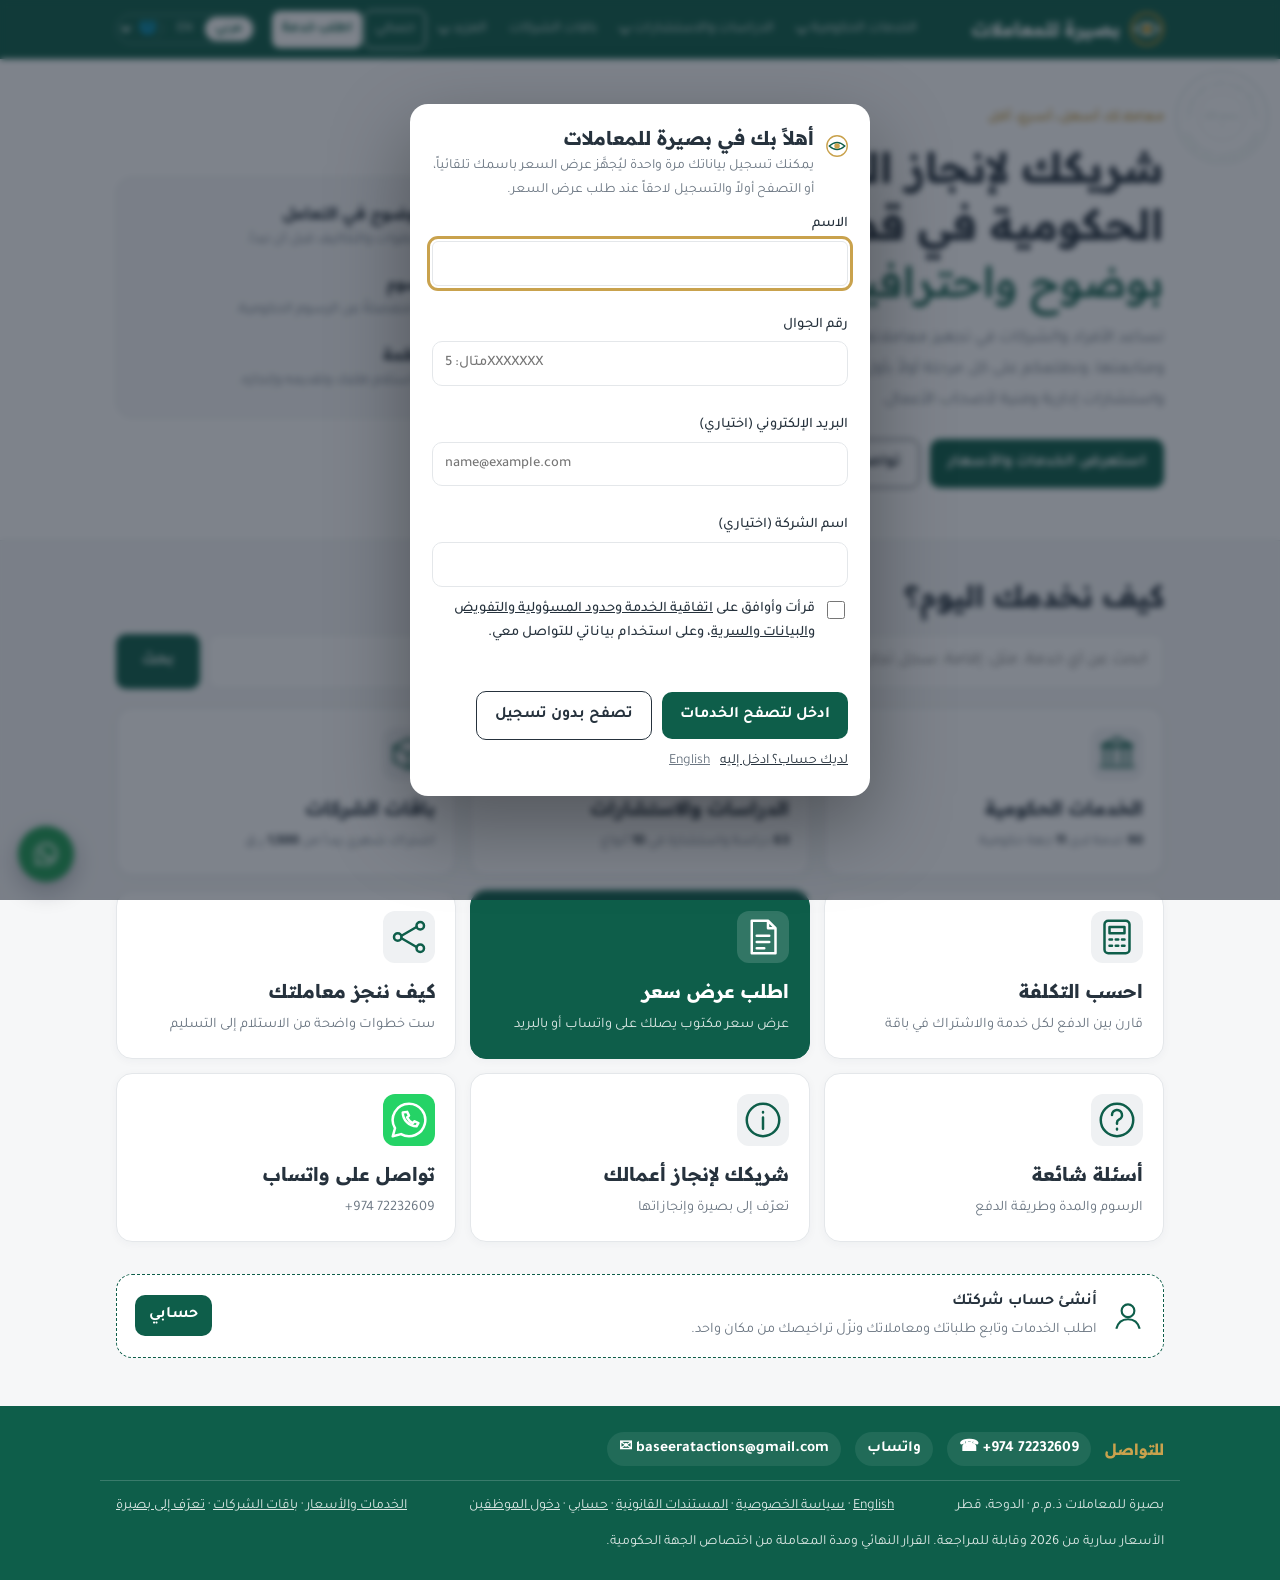
==== index.html @ cc2ae4fd "Basira colours: dark emerald with muted gold Co-Authored-By: Claude Opus 5.5 (1M context) <noreply@a" ====
<!doctype html>
<html lang="ar" dir="rtl">
<head>
<meta charset="utf-8">
<meta name="viewport" content="width=device-width, initial-scale=1, viewport-fit=cover">
<title>بصيرة للمعاملات | تعقيب معاملات ودراسات واستشارات في الدوحة</title>
<meta name="description" content="بصيرة للمعاملات: مكتب تعقيب معاملات في الدوحة للأفراد والشركات. 90 خدمة حكومية بأسعار ثابتة، أربع باقات للشركات، ودراسات واستشارات إدارية وفنية.">
<meta name="theme-color" content="#0e5e4a">
<link rel="icon" href="data:image/svg+xml,%3Csvg xmlns='http://www.w3.org/2000/svg' viewBox='0 0 80 80'%3E%3Ccircle cx='40' cy='40' r='36' fill='%230e5e4a'/%3E%3Cpath d='M14 40 Q40 16 66 40 Q40 64 14 40Z' fill='none' stroke='white' stroke-width='5'/%3E%3Ccircle cx='40' cy='40' r='10' fill='%23c9a24d'/%3E%3C/svg%3E">
<link rel="apple-touch-icon" href="assets/apple-touch-icon.png">
<link rel="manifest" href="site.webmanifest">
<link rel="canonical" href="https://baseeratactions.github.io/basira/">
<link rel="alternate" hreflang="ar" href="https://baseeratactions.github.io/basira/">
<link rel="alternate" hreflang="en" href="https://baseeratactions.github.io/basira/en/index.html">
<link rel="alternate" hreflang="x-default" href="https://baseeratactions.github.io/basira/">
<meta property="og:type" content="website">
<meta property="og:site_name" content="بصيرة للمعاملات">
<meta property="og:title" content="بصيرة للمعاملات">
<meta property="og:description" content="معاملاتك أسهل، أسرع، أقل. خدمات حكومية بأسعار ثابتة ودراسات واستشارات في الدوحة.">
<meta property="og:url" content="https://baseeratactions.github.io/basira/">
<meta property="og:image" content="https://baseeratactions.github.io/basira/assets/og.png">
<meta property="og:image:width" content="1200">
<meta property="og:image:height" content="630">
<meta property="og:locale" content="ar_QA">
<meta property="og:locale:alternate" content="en_US">
<meta name="twitter:card" content="summary_large_image">
<script type="application/ld+json">{"@context": "https://schema.org", "@type": "ProfessionalService", "name": "بصيرة للمعاملات", "alternateName": "Basira for Transactions", "legalName": "بصيرة للمعاملات ذ.م.م", "description": "مكتب تعقيب معاملات في الدوحة: خدمات حكومية بأسعار ثابتة، باقات للشركات، ودراسات واستشارات.", "url": "https://baseeratactions.github.io/basira/", "logo": "https://baseeratactions.github.io/basira/assets/icon-512.png", "image": "https://baseeratactions.github.io/basira/assets/og.png", "telephone": "+97472232609", "email": "baseeratactions@gmail.com", "address": {"@type": "PostalAddress", "addressLocality": "Doha", "addressCountry": "QA"}, "areaServed": {"@type": "Country", "name": "Qatar"}, "availableLanguage": ["ar", "en"], "contactPoint": {"@type": "ContactPoint", "telephone": "+97472232609", "contactType": "customer service", "availableLanguage": ["Arabic", "English"]}}</script>
<link rel="preconnect" href="https://fonts.googleapis.com">
<link rel="preconnect" href="https://fonts.gstatic.com" crossorigin>
<link rel="stylesheet" href="https://fonts.googleapis.com/css2?family=Readex+Pro:wght@500;700&family=Tajawal:wght@400;500;700&display=swap">
<link rel="stylesheet" href="assets/style.css?v=20261016e">
</head>
<body>
<div class="basmala" aria-hidden="true"><svg viewBox="0 0 120 120" width="96" height="96"><defs><path id="bsT" d="M20.6 67 A40 40 0 1 1 99.4 67"/><path id="bsB" d="M12.5 74.5 A49.5 49.5 0 0 0 107.5 74.5"/></defs><circle cx="60" cy="60" r="57" fill="none" stroke="currentColor" stroke-width="1.6"/><circle cx="60" cy="60" r="29" fill="none" stroke="currentColor" stroke-width=".8"/><text font-size="8.6" text-anchor="middle"><textPath href="#bsT" startOffset="50%">بسم الله الواحد الأحد الفرد الصمد</textPath></text><text font-size="7.6" text-anchor="middle"><textPath href="#bsB" startOffset="50%">والصلاة والسلام على محمد خير الأنام</textPath></text><text x="60" y="61" font-size="11" text-anchor="middle">بسم الله</text><text x="60" y="74" font-size="6" text-anchor="middle">✦</text><text x="15" y="66" font-size="5" text-anchor="middle">✦</text><text x="105" y="66" font-size="5" text-anchor="middle">✦</text></svg></div>
<header class="top"><div class="wrap">
  <a class="brand" href="#home"><svg width="34" height="34" viewBox="0 0 80 80" aria-hidden="true"><circle cx="40" cy="40" r="37" fill="none" stroke="#e0a12b" stroke-width="5"/><path d="M12 40 Q40 14 68 40 Q40 66 12 40Z" fill="none" stroke="currentColor" stroke-width="5"/><circle cx="40" cy="40" r="10" fill="#e0a12b"/></svg>بصيرة للمعاملات</a>
  <button class="burger" id="burger" type="button" aria-expanded="false" aria-controls="nav" aria-label="القائمة"><span></span><span></span><span></span></button>
  <nav id="nav" aria-label="القائمة الرئيسية"><ul class="menu">
    <li class="dd"><button type="button" class="topbtn" aria-expanded="false">الخدمات الحكومية</button><ul class="drop" id="mGov"></ul></li>
    <li class="dd"><button type="button" class="topbtn" aria-expanded="false">الدراسات والاستشارات</button><ul class="drop" id="mCon"></ul></li>
    <li><a href="#packages">باقات الشركات</a></li>
    <li class="dd"><button type="button" class="topbtn" aria-expanded="false">المزيد</button><ul class="drop small"><li><a href="about.html">تعرّف إلى بصيرة</a></li><li><a href="#how">كيف نعمل</a></li><li><a href="#faq">الأسئلة الشائعة</a></li><li><a href="legal.html">المستندات القانونية</a></li></ul></li>
    <li><a href="portal.html" class="acct">حسابي</a></li>
    <li><a href="#request" class="navcta">اطلب خدمة</a></li>
    <li hidden id="whoLi"><button type="button" class="topbtn who" id="who" title="تعديل بياناتي"></button></li>
    <li><a href="en/index.html" lang="en" class="lang">English</a></li>
  </ul></nav>
</div></header>
<nav class="crumbs" id="crumbs" aria-label="أنت هنا" hidden><div class="wrap"><button type="button" class="back" id="back">رجوع</button><ol id="crumbList"></ol></div></nav>

<section class="hero" id="home"><div class="wrap">
  <div>
    <p class="eyebrow">معاملاتك أسهل، أسرع، أقل</p>
    <h1>شريكك لإنجاز المعاملات الحكومية في قطر <em>بوضوح واحترافية</em></h1>
    <p>نساعد الأفراد والشركات في تجهيز معاملاتهم الحكومية وتقديمها ومتابعتها، ونطلعكم على كل مرحلة أولاً بأول. ونقدم كذلك دراسات واستشارات إدارية وفنية لأصحاب الأعمال.</p>
    <div class="cta"><a class="btn pri" href="#services">استعرض الخدمات والأسعار</a><a class="btn ghost" href="https://wa.me/97472232609" target="_blank" rel="noopener">تواصل معنا عبر واتساب</a></div>
  </div>
  <ul class="promises" aria-label="لماذا تختار بصيرة؟">
    <li><b>شفافية ووضوح في التعامل</b><span>نوضّح لك الخطوات والتكاليف قبل أن نبدأ.</span></li>
    <li><b>وضوح الرسوم</b><span>نوضّح أتعابنا منفصلةً عن الرسوم الحكومية.</span></li>
    <li><b>متابعة منظمة</b><span>نطمئنك عند استلام طلبك وتقديمه وإنجازه.</span></li>
  </ul>
</div></section>

<section class="tiles-sec" id="tiles"><div class="wrap">
  <h2>كيف نخدمك اليوم؟</h2>
  <form class="hsearch" id="hs" role="search"><input id="hq" class="search" type="search" placeholder="ابحث عن أي خدمة، مثل: إقامة، سجل تجاري، دراسة جدوى" aria-label="ابحث في كل الخدمات"><button class="btn pri" type="submit">بحث</button></form>
  <div class="tiles">
    <a class="tile" href="#services"><svg viewBox="0 0 32 32" aria-hidden="true"><path d="M4 10h24M6 10v13M12 10v13M20 10v13M26 10v13M3 26h26M16 3 4 9h24z"/></svg><b>الخدمات الحكومية</b><span><i class="num" data-n="gov">90</i> خدمة لدى <i class="num" data-n="ent">11</i> جهة حكومية</span></a>
    <a class="tile" href="#consult"><svg viewBox="0 0 32 32" aria-hidden="true"><path d="M6 26V14M13 26V8M20 26v-9M27 26V5M3 28h26"/></svg><b>الدراسات والاستشارات</b><span><i class="num" data-n="con">63</i> دراسة واستشارة في <i class="num" data-n="cat">10</i> أنواع</span></a>
    <a class="tile" href="#packages"><svg viewBox="0 0 32 32" aria-hidden="true"><path d="M4 10 16 4l12 6v12l-12 6-12-6zM4 10l12 6 12-6M16 16v12"/></svg><b>باقات الشركات</b><span>اشتراك شهري يبدأ من <i class="num" data-n="pmin">1,500</i> ر.ق</span></a>
    <a class="tile" href="#estimate"><svg viewBox="0 0 32 32" aria-hidden="true"><rect x="6" y="3" width="20" height="26" rx="3"/><path d="M10 8h12v5H10zM10 18h2M15 18h2M20 18h2M10 23h2M15 23h2M20 23h2"/></svg><b>احسب التكلفة</b><span>قارن بين الدفع لكل خدمة والاشتراك في باقة</span></a>
    <a class="tile hot" href="#request"><svg viewBox="0 0 32 32" aria-hidden="true"><path d="M7 3h13l6 6v20H7zM20 3v6h6M11 15h10M11 20h10M11 25h6"/></svg><b>اطلب عرض سعر</b><span>عرض سعر مكتوب يصلك على واتساب أو بالبريد</span></a>
    <a class="tile" href="#how"><svg viewBox="0 0 32 32" aria-hidden="true"><circle cx="7" cy="16" r="3"/><circle cx="25" cy="7" r="3"/><circle cx="25" cy="25" r="3"/><path d="M10 15l12-7M10 17l12 7"/></svg><b>كيف ننجز معاملتك</b><span>ست خطوات واضحة من الاستلام إلى التسليم</span></a>
    <a class="tile" href="#faq"><svg viewBox="0 0 32 32" aria-hidden="true"><circle cx="16" cy="16" r="13"/><path d="M12 12a4 4 0 1 1 5.5 3.7c-1 .5-1.5 1.2-1.5 2.3v1M16 23v.5"/></svg><b>أسئلة شائعة</b><span>الرسوم والمدة وطريقة الدفع</span></a>
    <a class="tile" href="about.html"><svg viewBox="0 0 32 32" aria-hidden="true"><circle cx="16" cy="16" r="13"/><path d="M16 14v9M16 9.5v.5"/></svg><b>شريكك لإنجاز أعمالك</b><span>تعرّف إلى بصيرة وإنجازاتها</span></a>
    <a class="tile wa" href="https://wa.me/97472232609" target="_blank" rel="noopener"><svg viewBox="0 0 32 32" aria-hidden="true"><path d="M16 3a13 13 0 0 0-11.2 19.6L3 29l6.6-1.7A13 13 0 1 0 16 3z"/><path d="M11 10c0 6 5 11 11 11l1.5-2.5-3-1.5-1.5 1.5c-2-1-3.5-2.5-4.5-4.5L16 12.5 14.5 9.5z"/></svg><b>تواصل على واتساب</b><span><span dir="ltr">+974 72232609</span></span></a>
  </div>
  <a class="acctbar" href="portal.html#signup"><svg viewBox="0 0 32 32" aria-hidden="true"><circle cx="16" cy="11" r="6"/><path d="M5 28c1.5-6 5.5-9 11-9s9.5 3 11 9"/></svg><span><b>أنشئ حساب شركتك</b>اطلب الخدمات وتابع طلباتك ومعاملاتك ونزّل تراخيصك من مكان واحد.</span><i>حسابي</i></a>
</div></section>

<section class="sec" id="services"><div class="wrap">
  <h2>ما الخدمة التي تحتاجها؟</h2>
  <p class="lead">اختر أي خدمة لتطّلع على وصفها والمستندات المطلوبة والمدة التقريبية، ويمكنك إضافتها إلى حاسبة التكلفة بزر «أضف».</p>
  <div class="costbox"><b>تعرّف على التكلفة قبل أن نبدأ</b>
    <div class="cost3"><div><b>أتعاب بصيرة</b><span>السعر المعلن بجانب كل خدمة، بالريال القطري.</span></div><div><b>الرسوم الحكومية</b><span>منفصلة، وتُدفع كما تحددها الجهة المختصة.</span></div><div><b>إيصال الرسوم</b><span>نسلّمك الإيصال الرسمي لكل رسم ندفعه نيابةً عنك.</span></div></div>
    <a class="btn sm ghost" href="#prices">قائمة الأسعار الكاملة</a></div>
  <div class="tools">
    <input id="q" class="search" type="search" placeholder="ابحث عن خدمة، مثل: إقامة، سجل، رخصة" aria-label="ابحث عن خدمة">
    <label class="toggle" style="flex-direction:row"><input id="coreOnly" type="checkbox"> الخدمات المشمولة في الباقات فقط</label>
  </div>
  <div class="chips" id="chips" role="group" aria-label="تصفية حسب الجهة"></div>
  <div id="entTiles" class="gtiles"></div>
  <div id="catalog" class="ent-wrap"></div>
</div></section>

<section class="sec alt" id="consult"><div class="wrap">
  <h2>الدراسات والاستشارات</h2>
  <p class="lead">دراسات جدوى وخطط عمل واستشارات إدارية وفنية ومالية وتسويقية وتقنية لأصحاب المنشآت. الأسعار المعروضة أسعار بداية، وبعد أن نتعرّف على احتياجك نرسل لك عرض سعر مكتوباً يوضح نطاق العمل والمخرجات والمدة قبل البدء. الاستشارات القانونية والمحاسبية المتخصصة تُقدَّم بالتعاون مع مكاتب مرخصة.</p>
  <div class="tools"><input id="cq" class="search" type="search" placeholder="ابحث عن استشارة، مثل: جدوى، هيكل، آيزو" aria-label="ابحث عن استشارة"></div>
  <div class="chips" id="cchips" role="group" aria-label="تصفية حسب نوع الاستشارة"></div>
  <div id="catTiles" class="gtiles"></div>
  <div id="ccatalog" class="ent-wrap"></div>
</div></section>

<section class="sec" id="packages"><div class="wrap">
  <h2>باقات الشركات</h2>
  <p class="lead">يمكنك الاشتراك شهرياً أو سنوياً للحصول على عدد ثابت من الخدمات الحكومية كل شهر، بتكلفة أقل من طلب كل خدمة منفردة. وتناسب باقتا «نخبة» و«الذهبية» الشركات الأكبر، وتشملان كل الخدمات الحكومية.</p>
  <div class="billing" role="group" aria-label="طريقة الدفع"><button id="bm" aria-pressed="true">دفع شهري</button><button id="by" aria-pressed="false">دفع سنوي (شهران مجاناً)</button></div>
  <div class="plans" id="plans"></div>
  <div class="terms" id="rules">
    <h3>شروط الباقات بوضوح</h3>
    <dl>
      <dt>ما الذي يُحتسب؟</dt><dd>كل معاملة لشخص واحد أو منشأة واحدة تُحتسب مستقلة: تجديد إقامة 5 موظفين يُحتسب 5 معاملات. وتُحتسب المعاملة عند تقديمها للجهة الحكومية.</dd>
      <dt>بكم خدمة تُحتسب المعاملة؟</dt><dd>حسب سعرها المنفرد: حتى 400 ر.ق خدمة واحدة، ومن 401 إلى 750 ر.ق خدمتان، وأكثر من 750 ر.ق ثلاث خدمات.</dd>
      <dt>ما الخدمات المشمولة؟</dt><dd>«أساس» و«شامل»: الخدمات الرئيسية المعلَّمة «ضمن الباقات» فقط (<span class="num" data-n="core">51</span> خدمة). «نخبة» و«الذهبية»: كل الخدمات الحكومية (<span class="num" data-n="gov">90</span> خدمة).</dd>
      <dt>ما غير المشمول؟</dt><dd>الرسوم الحكومية، وباقات التأسيس (عدا باقة تأسيس مجانية سنوياً في «الذهبية»)، والدراسات والاستشارات، والخدمات غير الرئيسية في «أساس» و«شامل». كلها تُدفع منفصلة مع خصم باقتك.</dd>
      <dt>إذا تجاوزت عدد الباقة؟</dt><dd>تُدفع المعاملة الزائدة بسعرها المنفرد ناقصاً خصم باقتك: 15% في «أساس»، 25% في «شامل»، 30% في «نخبة»، 35% في «الذهبية».</dd>
      <dt>إذا لم تستخدم العدد كله؟</dt><dd>يُرحَّل الباقي إلى الشهر التالي فقط، ولا يُرحَّل بعده.</dd>
      <dt>المدة والدفع</dt><dd>الاشتراك الشهري لا يقل عن 3 أشهر ويُدفع مقدماً كل شهر. الاشتراك السنوي يُدفع مقدماً ويعادل سعر 10 أشهر.</dd>
    </dl>
    <h4>مثال محسوب: شركة مشتركة في «شامل» (15 خدمة شهرياً بـ 3,500 ر.ق)</h4>
    <div class="ptable"><table><thead><tr><th>المعاملة</th><th>العدد</th><th>تُحتسب</th><th>من رصيد الباقة</th><th>قيمتها منفردة</th></tr></thead><tbody>
      <tr><td>تجديد إقامة موظف (250 ر.ق)</td><td class="num">5</td><td>خدمة واحدة</td><td class="num">5</td><td class="num">1,250</td></tr>
      <tr><td>إصدار إقامة لموظف جديد (500 ر.ق)</td><td class="num">2</td><td>خدمتان</td><td class="num">4</td><td class="num">1,000</td></tr>
      <tr><td>طلب تأشيرة عمل (400 ر.ق)</td><td class="num">2</td><td>خدمة واحدة</td><td class="num">2</td><td class="num">800</td></tr>
      <tr><td>إضافة نشاط للسجل التجاري (450 ر.ق)</td><td class="num">1</td><td>خدمتان</td><td class="num">2</td><td class="num">450</td></tr>
      <tr><td>تجديد سجل تجاري (350 ر.ق)</td><td class="num">1</td><td>خدمة واحدة</td><td class="num">1</td><td class="num">350</td></tr>
      <tr><td>توثيق عقد عمل (200 ر.ق)</td><td class="num">1</td><td>خدمة واحدة</td><td class="num">1</td><td class="num">200</td></tr>
      <tr><td><b>المجموع</b></td><td></td><td></td><td class="num"><b>15 من 15</b></td><td class="num"><b>4,050</b></td></tr>
    </tbody></table></div>
    <p>دفعت الشركة 3,500 ر.ق بدل 4,050 ر.ق، أي وفّرت 550 ر.ق. ولو احتاجت في الشهر نفسه سجلاً تجارياً جديداً (600 ر.ق، وهو غير مشمول في «شامل») فتدفعه منفصلاً بخصم 25%: 450 ر.ق. والرسوم الحكومية في كل الحالات تُدفع كما هي بإيصالها الرسمي.</p>
  </div>
  <div class="ptable"><table><thead><tr><th>الباقة</th><th>عدد الخدمات شهرياً</th><th>قيمتها بالسعر المنفرد</th><th>السعر الشهري</th><th>الخصم</th><th>السعر السنوي</th><th>الخصم</th><th>خصم الخدمات الإضافية</th></tr></thead><tbody id="ptbody"></tbody></table></div>
  <div class="contact"><a class="btn pri" href="https://wa.me/97472232609" target="_blank" rel="noopener">يسعدنا الحديث عن احتياجات شركتك على واتساب</a><a class="btn ghost" href="#estimate">قارن الباقات بخدماتك في الحاسبة</a></div>
</div></section>

<section class="sec alt" id="estimate"><div class="wrap">
  <h2>قارن بين الدفع لكل خدمة والاشتراك</h2>
  <p class="lead">اختر الخدمات التي تحتاجها، وحدد عدد مراتها شهرياً، ونعرض لك تكلفة الدفع لكل خدمة، وعدد الخدمات المحتسبة في الباقة، والخيار الأنسب لك. القائمة تبدأ بمثال لمنشأة صغيرة يمكنك تعديله.</p>
  <div class="est">
    <div class="panel"><b>الخدمات المختارة <span class="num" id="cartCount"></span></b><label class="pick">أضف أي خدمة من القائمة<select id="pick" aria-label="أضف خدمة إلى الحاسبة"><option value="">اختر خدمة…</option></select></label><div class="cart" id="cart"></div>
      <div class="contact"><button class="btn sm ghost" id="clear" type="button">إفراغ القائمة</button><button class="btn sm ghost" id="sample" type="button">إعادة المثال</button></div></div>
    <div class="panel" aria-live="polite">
      <div class="sum"><span>الإجمالي الشهري بالسعر المنفرد</span><b class="num" id="tSingle">0</b></div>
      <div class="sum"><span>عدد الخدمات المحتسبة في الباقة</span><b class="num" id="tUnits">0</b></div>
      <div class="sum"><span>خدمات خارج الباقات الأساسية</span><b class="num" id="tOut">0</b></div>
      <div class="verdict" id="verdict"></div>
      <a class="mute sm" href="#packages">قواعد احتساب الخدمات في الباقات</a>
      <a class="btn pri" href="#request" id="toReq">اطلب هذه الخدمات</a>
    </div>
  </div>
</div></section>

<section class="sec" id="how"><div class="wrap">
  <h2>ست خطوات واضحة من الطلب إلى التسليم</h2>
  <div class="steps">
    <div class="step"><b>أرسل طلبك</b><span>اختر الخدمة وأرسل المعلومات الأولية.</span></div>
    <div class="step"><b>نفحص المستندات</b><span>نراجعها ونخبرك إن احتاج شيء منها إلى استكمال.</span></div>
    <div class="step"><b>نؤكد السعر</b><span>عرض واضح لأتعابنا والرسوم المتوقعة.</span></div>
    <div class="step"><b>نبدأ العمل</b><span>نبدأ بعد موافقتك واستكمال التفويض والدفع.</span></div>
    <div class="step"><b>نتابع المعاملة</b><span>نرسل لك تحديثاً عند تغيّر حالة الطلب.</span></div>
    <div class="step"><b>نسلّمك النتيجة</b><span>المستندات والإيصالات، مع التنبيه إلى موعد التجديد إذا لزم.</span></div>
  </div>
  <p class="dnote">يعود قرار الموافقة ومدة الإنجاز إلى الجهة الحكومية، ونحرص من جهتنا على مراجعة المستندات ومتابعة طلبك وإبلاغك بكل جديد.</p>
</div></section>

<section class="sec alt" id="request"><div class="wrap">
  <h2>اطلب خدمة أو عرض سعر</h2>
  <p class="lead">املأ بياناتك واختر الخدمات، وسيظهر لك عرض سعر مبدئي مكتوب يمكنك إرساله إلينا على واتساب أو بالبريد، أو طباعته وحفظه PDF. لا حاجة لإرسال أي مستندات الآن، وسنطلب منك ما يلزم بعد مراجعة طلبك.</p>
  <form id="f" novalidate>
    <label>الاسم أو اسم المنشأة<input id="fName" required autocomplete="name"><span class="err" id="eName"></span></label>
    <label>رقم الجوال<input id="fPhone" inputmode="tel" required placeholder="مثال: 5XXXXXXX"><span class="err" id="ePhone"></span></label>
    <label>البريد الإلكتروني (اختياري، لنرسل لك التأكيد)<input id="fMail" type="email" inputmode="email" autocomplete="email" placeholder="name@example.com" dir="ltr"><span class="err" id="eMail"></span></label>
    <label>وسيلة التواصل المفضلة<select id="fVia"><option>واتساب</option><option>اتصال هاتفي</option><option>البريد الإلكتروني</option></select></label>
    <label>نوع العميل<select id="fType"><option value="ind">فرد</option><option value="org">منشأة</option></select></label>
    <label>الباقة<select id="fPlan"><option value="">بدون باقة (دفع لكل خدمة)</option><option value="أساس">أساس</option><option value="شامل">شامل</option><option value="نخبة">نخبة</option><option value="الذهبية">الذهبية</option></select></label>
    <label>اختر الخدمات المطلوبة<select id="fPick" aria-label="اختر خدمة لإضافتها إلى الطلب"><option value="">اختر خدمة لإضافتها…</option></select></label>
    <label class="full">الخدمة المطلوبة ووصف مختصر لاحتياجك<textarea id="fSvc" placeholder="اختر من القائمة أعلاه أو من حاسبة التكلفة، ويمكنك الكتابة"></textarea><span class="err" id="eSvc"></span></label>
    <input id="fHp" class="hp" tabindex="-1" autocomplete="off" aria-hidden="true">
    <label class="full agree"><input type="checkbox" id="fOk"> أوافق على <a href="privacy.html">سياسة الخصوصية</a> واستخدام بياناتي للتواصل معي بشأن هذا الطلب.<span class="err" id="eOk"></span></label>
    <div class="full contact"><button class="btn pri" type="submit">جهّز عرض السعر</button><a class="btn ghost" href="https://wa.me/97472232609" target="_blank" rel="noopener">أو اطلب مباشرة عبر واتساب</a></div>
  </form>
  <div id="outWrap" hidden class="panel"><div id="sendState" hidden class="verdict"></div>
    <div id="qdoc" class="qdoc"></div>
    <div class="contact" id="outMsg"><a class="btn sm pri" id="sendWa" href="https://wa.me/97472232609" target="_blank" rel="noopener">إرسال على واتساب</a><a class="btn sm pri" id="sendMail" href="mailto:baseeratactions@gmail.com">إرسال بالإيميل</a><button class="btn sm ghost" id="copyMsg" type="button">نسخ النص</button></div>
    <div class="contact"><button class="btn sm ghost" id="printQ" type="button">طباعة أو حفظ PDF</button></div>
    <details class="msgtxt"><summary id="outTitle">نص الرسالة</summary><div class="out" id="out"></div></details></div>
  <div class="contact"><span>للتواصل المباشر:</span><span class="phone" id="ph">+974 72232609</span><button class="btn sm ghost" id="copyPh" type="button">نسخ الرقم</button><a class="btn sm ghost" href="https://wa.me/97472232609" target="_blank" rel="noopener">فتح واتساب</a><span>أو البريد</span><a href="mailto:baseeratactions@gmail.com" dir="ltr">baseeratactions@gmail.com</a></div>
</div></section>

<section class="sec alt" id="about"><div class="wrap">
  <h2>تعرّف إلى بصيرة</h2>
  <p class="lead">بصيرة للمعاملات ذ.م.م تعمل في تعقيب المعاملات في الدوحة، تجهّز المعاملات الحكومية للأفراد والعائلات والشركات وتتابعها حتى التسليم، وتقدّم الدراسات والاستشارات لأصحاب الأعمال.</p>
  <p class="amore"><a class="btn ghost sm" href="about.html">اقرأ المزيد عن بصيرة: إنجازاتنا وأخبارنا وحكايات من عملنا ›</a></p>
  <div class="facts2">
    <div><b>الاسم القانوني</b><span>بصيرة للمعاملات ذ.م.م</span></div>
    <div><b>المقر</b><span>الدوحة، قطر</span></div>
    <div><b>النشاط</b><span>تعقيب المعاملات</span></div>
    <div><b>الهاتف وواتساب</b><span><a href="tel:+97472232609" dir="ltr">+974 72232609</a></span></div>
    <div><b>البريد الإلكتروني</b><span><a href="mailto:baseeratactions@gmail.com" dir="ltr">baseeratactions@gmail.com</a></span></div>
    <div><b>الخصوصية</b><span><a href="privacy.html">سياسة الخصوصية</a></span></div>
  </div>
  <h3>المؤسس</h3>
  <div class="founder"><span class="av" aria-hidden="true">م</span><div><b>د. مصطفى أبو العز</b><span>المؤسس والمدير</span></div></div>
  <h3>مجالات عملنا</h3>
  <p class="lead">أمثلة على المعاملات التي ننجزها لدى كل جهة. اختر أي جهة لتطّلع على خدماتها وأسعارها.</p>
  <div id="areas" class="gtiles"></div>
  <h3>محطات بصيرة</h3>
  <ol class="timeline">
    <li><b>أكتوبر 2026</b><span>تأسيس بصيرة للمعاملات ذ.م.م في الدوحة.</span></li>
    <li><b>أكتوبر 2026</b><span>إطلاق الموقع ودليل الخدمات: <span class="num" data-n="gov">90</span> خدمة حكومية بأسعار معلنة و<span class="num" data-n="con">63</span> دراسة واستشارة.</span></li>
    <li><b>أكتوبر 2026</b><span>إعداد نظام لمتابعة العملاء والمعاملات وتنبيهات التجديد.</span></li>
  </ol>
</div></section>

<section class="sec" id="faq"><div class="wrap">
  <h2>أسئلة شائعة</h2>
  <div class="faq">
    <details><summary>هل السعر يشمل الرسوم الحكومية؟</summary><p>السعر المذكور هو أتعاب بصيرة فقط، أما الرسوم الحكومية فتُدفع بقيمتها الرسمية ونسلّمك إيصالها.</p></details>
    <details><summary>هل تضمنون الموافقة أو مدة الإنجاز؟</summary><p>قرار الموافقة ومدة الإنجاز من اختصاص الجهة الحكومية. وما نلتزم به هو مراجعة المستندات بعناية قبل التقديم، ومتابعة طلبك وإبلاغك بكل جديد.</p></details>
    <details><summary>ماذا لو لم أستخدم كل خدمات الباقة في الشهر؟</summary><p>تُرحَّل الخدمات غير المستخدمة إلى الشهر التالي فقط.</p></details>
    <details><summary>كيف تُسعَّر الدراسات والاستشارات؟</summary><p>السعر المعروض هو سعر البداية. وبعد جلسة تعريفية قصيرة نرسل لك عرض سعر مكتوباً بالنطاق والمخرجات والمدة، ويُدفع 50% عند البدء و50% عند التسليم.</p></details>
    <details><summary>هل تقدمون استشارات قانونية أو محاسبية؟</summary><p>نقدمها بالتعاون مع مكاتب محاماة ومحاسبة مرخصة، وننسق معها ونتابع التنفيذ نيابة عنك. التدقيق المالي النظامي يقوم به مدقق حسابات مرخص.</p></details>
    <details><summary>ما المستندات التي أحتاج إليها؟</summary><p>تجد المستندات المطلوبة في تفاصيل كل خدمة عند الضغط على اسمها. بعد مراجعة طلبك نؤكد لك القائمة النهائية قبل البدء.</p></details>
    <details><summary>ماذا لو احتاجت المعاملة إلى مستندات إضافية؟</summary><p>نوضّح لك ما تطلبه الجهة بالتحديد، ونكمل التقديم بعد توفيره. إن ترتب على ذلك أي تغيير في التكلفة نبلغك به قبل المتابعة.</p></details>
    <details><summary>كيف تعمل الباقات؟ وما الذي لا تشمله؟</summary><p>تحصل على عدد ثابت من الخدمات الحكومية كل شهر. «أساس» و«شامل» تغطيان الخدمات الرئيسية فقط، و«نخبة» و«الذهبية» تغطيان كل الخدمات الحكومية. باقات التأسيس والدراسات والاستشارات خارج العدد في كل الباقات. التفاصيل في <a href="#packages">شروط الباقات</a>.</p></details>
    <details><summary>كيف تتعاملون مع مستنداتي وبياناتي الشخصية؟</summary><p>نستخدمها فقط لإنجاز معاملتك، ولا نطلب المستندات إلا عبر قناة التواصل المعتمدة بعد مراجعة طلبك. التفاصيل في <a href="privacy.html">سياسة الخصوصية</a>.</p></details>
    <details><summary>كيف أدفع؟</summary><p>الخدمات المنفردة تُدفع عند الاتفاق، وباقات التأسيس والدراسات 50% عند البدء و50% عند التسليم، والاشتراكات مقدماً.</p></details>
  </div>
</div></section>

<footer><div class="wrap fc"><b>للتواصل</b><a href="tel:+97472232609" dir="ltr">☎ +974 72232609</a><a href="https://wa.me/97472232609" target="_blank" rel="noopener">واتساب</a><a href="mailto:baseeratactions@gmail.com" dir="ltr">✉ baseeratactions@gmail.com</a></div><div class="wrap"><span>بصيرة للمعاملات ذ.م.م · الدوحة، قطر</span><span><a href="en/index.html" lang="en">English</a> · <a href="privacy.html">سياسة الخصوصية</a> · <a href="legal.html">المستندات القانونية</a> · <a href="portal.html">حسابي</a> · <a href="crm.html">دخول الموظفين</a></span><span><a href="#prices">الخدمات والأسعار</a> · <a href="#packages">باقات الشركات</a> · <a href="#about">تعرّف إلى بصيرة</a></span><span>الأسعار سارية من 2026 وقابلة للمراجعة. القرار النهائي ومدة المعاملة من اختصاص الجهة الحكومية.</span></div></footer>

<dialog id="reg" aria-labelledby="regT"><form class="dlg regf" id="regF" novalidate>
  <div class="reghead"><svg width="40" height="40" viewBox="0 0 80 80" aria-hidden="true"><circle cx="40" cy="40" r="37" fill="none" stroke="#c9a24d" stroke-width="5"/><path d="M12 40 Q40 14 68 40 Q40 66 12 40Z" fill="none" stroke="currentColor" stroke-width="5"/><circle cx="40" cy="40" r="10" fill="#c9a24d"/></svg><div><h3 id="regT">أهلاً بك في بصيرة للمعاملات</h3><p class="mute sm"><span id="regLead">يمكنك تسجيل بياناتك مرة واحدة ليُجهَّز عرض السعر باسمك تلقائياً، أو التصفح أولاً والتسجيل لاحقاً عند طلب عرض السعر.</span></p></div></div>
  <label>الاسم<input id="rName" required autocomplete="name"><span class="err" id="erName"></span></label>
  <label>رقم الجوال<input id="rPhone" inputmode="tel" required placeholder="مثال: 5XXXXXXX" dir="ltr"><span class="err" id="erPhone"></span></label>
  <label>البريد الإلكتروني (اختياري)<input id="rMail" type="email" inputmode="email" autocomplete="email" placeholder="name@example.com" dir="ltr"><span class="err" id="erMail"></span></label>
  <label>اسم الشركة (اختياري)<input id="rCo" autocomplete="organization"></label>
  <input id="rHp" class="hp" tabindex="-1" autocomplete="off" aria-hidden="true">
  <label class="agree"><input type="checkbox" id="rOk"><span class="agt">قرأت وأوافق على <a href="legal.html" target="_blank">اتفاقية الخدمة وحدود المسؤولية والتفويض والبيانات والسرية</a>، وعلى استخدام بياناتي للتواصل معي.</span><span class="err" id="erOk"></span></label>
  <div class="contact"><button class="btn pri" type="submit">ادخل لتصفح الخدمات</button><button class="btn ghost" type="button" id="rGuest">تصفح بدون تسجيل</button><a href="portal.html" class="sm">لديك حساب؟ ادخل إليه</a><a href="en/index.html" lang="en" class="mute sm">English</a></div>
</form></dialog>
<dialog id="dlg" aria-labelledby="dlgT"><div class="dlg">
  <button class="x dx" id="dlgX" type="button" aria-label="إغلاق">×</button>
  <div id="dlgBody"></div>
  <div class="contact"><button class="btn sm pri" id="dlgReq" type="button">اطلب هذه الخدمة</button><button class="btn sm ghost" id="dlgAdd" type="button">أضف إلى الحاسبة</button><a class="btn sm wa" id="dlgWa" href="https://wa.me/97472232609" target="_blank" rel="noopener"><svg width="18" height="18" viewBox="0 0 24 24" aria-hidden="true" fill="currentColor"><path d="M12 2a10 10 0 0 0-8.6 15.1L2 22l5-1.3A10 10 0 1 0 12 2zm5.8 14.2c-.2.7-1.4 1.3-2 1.4-.5.1-1.2.1-1.9-.1a17 17 0 0 1-1.8-.7 14 14 0 0 1-5.3-4.7c-.4-.5-1.2-1.6-1.2-3s.7-2.1 1-2.4c.3-.3.6-.4.8-.4h.6c.2 0 .4 0 .6.5l.9 2.1c.1.2.1.4 0 .6l-.4.6-.4.5c-.1.1-.3.3-.1.6.2.3.8 1.3 1.7 2.1 1.2 1 2.1 1.3 2.4 1.5.3.1.5.1.7-.1l.9-1.1c.2-.3.4-.2.7-.1l2 1c.3.1.5.2.6.3.1.2.1.8-.2 1.5z"/></svg> اسأل على واتساب</a></div>
</div></dialog>
<nav class="mbar" aria-label="اطلب خدمة"><a class="btn pri" href="#request">اطلب خدمة</a><a class="btn wa" id="mbWa" href="https://wa.me/97472232609" target="_blank" rel="noopener"><svg width="18" height="18" viewBox="0 0 24 24" aria-hidden="true" fill="currentColor"><path d="M12 2a10 10 0 0 0-8.6 15.1L2 22l5-1.3A10 10 0 1 0 12 2zm5.8 14.2c-.2.7-1.4 1.3-2 1.4-.5.1-1.2.1-1.9-.1a17 17 0 0 1-1.8-.7 14 14 0 0 1-5.3-4.7c-.4-.5-1.2-1.6-1.2-3s.7-2.1 1-2.4c.3-.3.6-.4.8-.4h.6c.2 0 .4 0 .6.5l.9 2.1c.1.2.1.4 0 .6l-.4.6-.4.5c-.1.1-.3.3-.1.6.2.3.8 1.3 1.7 2.1 1.2 1 2.1 1.3 2.4 1.5.3.1.5.1.7-.1l.9-1.1c.2-.3.4-.2.7-.1l2 1c.3.1.5.2.6.3.1.2.1.8-.2 1.5z"/></svg> واتساب</a></nav>
<a class="wa-fab" id="waFab" href="https://wa.me/97472232609" target="_blank" rel="noopener" aria-label="تواصل معنا على واتساب" title="تواصل معنا على واتساب"><svg width="28" height="28" viewBox="0 0 32 32" aria-hidden="true"><path fill="currentColor" d="M16 3a13 13 0 0 0-11.2 19.6L3 29l6.6-1.7A13 13 0 1 0 16 3zm0 23.6c-2 0-3.9-.5-5.6-1.5l-.4-.2-3.9 1 1-3.8-.3-.4A10.6 10.6 0 1 1 16 26.6zm5.8-7.9c-.3-.2-1.9-.9-2.2-1-.3-.1-.5-.2-.7.2-.2.3-.8 1-1 1.2-.2.2-.4.2-.7.1-.3-.2-1.4-.5-2.6-1.6-1-.9-1.6-1.9-1.8-2.2-.2-.3 0-.5.1-.7l.5-.6c.2-.2.2-.3.3-.5.1-.2 0-.4 0-.6l-1-2.4c-.3-.6-.5-.5-.7-.5h-.6c-.2 0-.6.1-.9.4-.3.3-1.2 1.1-1.2 2.8s1.2 3.2 1.4 3.5c.2.2 2.4 3.6 5.7 5 .8.4 1.4.6 1.9.7.8.3 1.5.2 2.1.1.6-.1 1.9-.8 2.2-1.5.3-.7.3-1.4.2-1.5-.1-.1-.3-.2-.6-.4z"/></svg></a>
<div class="toast" id="toast" hidden></div>
<script src="assets/lang.js?v=20261016l"></script>
<script src="assets/config.js?v=20261016b"></script>
<script src="assets/data.js?v=20261016b"></script>
<script src="assets/details.js?v=20261016b"></script>
<script src="assets/app.js?v=20261016b"></script>
</body>
</html>
---- assets/style.css ----
html,body{margin:0}

/* Layout: navy header band with a watchful "eye" mark, then a working catalog: filter chips + searchable service list, packages with monthly/annual switch, cost estimator, request form */
:root{
  --bg:#f6f7f8;--surface:#ffffff;--ink:#26323d;--mute:#6b7682;--line:#e4e7ea;
  --navy:#0e5e4a;--navy-ink:#ffffff;--amber:#c9a24d;--amber-soft:#f6f1e8;--amber-ink:#2a2416;
  --ok:#4a7a6c;--ok-soft:#ebf2ef;--chip:#eff1f3;
  --hero-bg:#ffffff;--hero-ink:#26323d;--hero-em:#0e5e4a;--hero-card:#f6f7f8;
  --pri:#0e5e4a;--pri-ink:#ffffff;
  --gold-1:#fdf7ea;--gold-2:#f2e0b8;--gold-line:#d0a65a;--gold-ink:#3b2a05;
  --display:'Readex Pro','Tajawal','Segoe UI',Tahoma,sans-serif;
  --body:'Tajawal','Segoe UI',Tahoma,sans-serif;
  --mono:ui-monospace,'SF Mono',Menlo,Consolas,monospace;
}
@media (prefers-color-scheme: dark){:root:not([data-theme="light"]){
  --bg:#0d1526;--surface:#141f36;--ink:#e8ecf5;--mute:#9aa5bf;--line:#26334f;
  --navy:#0b2f27;--navy-ink:#f2f4f9;--amber:#dcb06a;--amber-soft:#2d2716;--amber-ink:#1a1a14;
  --hero-bg:#0d1a17;--hero-ink:#e8ecf5;--hero-em:#c9d6e2;--hero-card:#13241f;--pri:#7cc4ac;--pri-ink:#0d1526;
  --ok:#5fcf9e;--ok-soft:#12302a;--chip:#1c2a47;--gold-1:#5a4413;--gold-2:#8a6a1e;--gold-line:#f0b445;--gold-ink:#fff6dd;color-scheme:dark}}
:root[data-theme="dark"]{
  --bg:#0d1526;--surface:#141f36;--ink:#e8ecf5;--mute:#9aa5bf;--line:#26334f;
  --navy:#0b2f27;--navy-ink:#f2f4f9;--amber:#dcb06a;--amber-soft:#2d2716;--amber-ink:#1a1a14;
  --hero-bg:#0d1a17;--hero-ink:#e8ecf5;--hero-em:#c9d6e2;--hero-card:#13241f;--pri:#7cc4ac;--pri-ink:#0d1526;
  --ok:#5fcf9e;--ok-soft:#12302a;--chip:#1c2a47;--gold-1:#5a4413;--gold-2:#8a6a1e;--gold-line:#f0b445;--gold-ink:#fff6dd;color-scheme:dark}
*{box-sizing:border-box}
[hidden]{display:none!important}
html{scroll-behavior:smooth}
@media (prefers-reduced-motion: reduce){html{scroll-behavior:auto}*{transition:none!important}}
body{background:var(--bg);color:var(--ink);font-family:var(--body);font-size:16px;line-height:1.7;direction:rtl}
.wrap{max-width:1080px;margin:0 auto;padding-inline:16px}
h1,h2,h3{font-family:var(--display);text-wrap:balance;line-height:1.3;margin:0}
h2{font-size:clamp(22px,3.2vw,30px);color:var(--ink)}
.sec{padding-block:48px}
.sec>.wrap{display:flex;flex-direction:column;gap:20px}
.lead{color:var(--mute);max-width:64ch;margin:0}
.num,.price{font-variant-numeric:tabular-nums}
a{color:inherit}
:focus-visible{outline:3px solid var(--amber);outline-offset:2px;border-radius:6px}
/* nav */
.top{position:sticky;top:env(safe-area-inset-top,0px);z-index:5;background:var(--navy);color:var(--navy-ink)}
.top .wrap{display:flex;align-items:center;gap:16px;padding-block:10px;flex-wrap:wrap}
.brand{display:flex;align-items:center;gap:10px;font-family:var(--display);font-weight:700;font-size:19px;text-decoration:none}
.top nav{margin-inline-start:auto}
.menu,.drop,.flyout{list-style:none;margin:0;padding:0}
.menu{display:flex;gap:2px;flex-wrap:wrap;align-items:center}
.menu>li{position:relative}
.menu>li>a,.topbtn{font:inherit;color:inherit;background:transparent;border:0;text-decoration:none;padding:6px 10px;border-radius:8px;font-size:14.5px;opacity:.92;cursor:pointer;display:inline-flex;align-items:center;gap:6px}
.menu>li>a:hover,.topbtn:hover,.topbtn[aria-expanded="true"]{background:rgba(255,255,255,.12);opacity:1}
.topbtn::after,.subbtn::after{content:"";width:7px;height:7px;border:solid currentColor;border-width:0 2px 2px 0;transform:rotate(45deg) translateY(-2px);opacity:.8;flex:none}
.menu .lang{border:1px solid rgba(255,255,255,.35)}
.drop{display:none;position:absolute;top:calc(100% + 6px);inset-inline-start:0;min-width:300px;background:var(--surface);color:var(--ink);border:1px solid var(--line);border-radius:12px;box-shadow:0 14px 40px rgba(10,20,40,.22);padding:6px;z-index:20}
.topbtn[aria-expanded="true"]+.drop{display:block}
.sub{position:relative}
.subbtn{font:inherit;width:100%;display:flex;align-items:center;gap:8px;background:transparent;border:0;color:inherit;padding:8px 10px;border-radius:8px;cursor:pointer;text-align:start;font-size:14.5px}
.subbtn>span:first-child{flex:1}
.subbtn:hover,.subbtn[aria-expanded="true"]{background:var(--chip)}
.subbtn::after{transform:rotate(135deg)}
.subbtn[aria-expanded="true"]::after{transform:rotate(45deg) translateY(-2px)}
.cnt{font-size:12px;color:var(--mute);background:var(--chip);border-radius:999px;padding:0 7px}
.flyout{display:none;position:absolute;top:-6px;inset-inline-start:calc(100% + 4px);width:min(380px,70vw);max-height:min(70vh,520px);overflow:auto;background:var(--surface);border:1px solid var(--line);border-radius:12px;box-shadow:0 14px 40px rgba(10,20,40,.22);padding:6px}
.subbtn[aria-expanded="true"]+.flyout{display:block}
.flyout a{display:flex;justify-content:space-between;gap:10px;text-decoration:none;padding:6px 10px;border-radius:8px;font-size:14px}
.flyout a:hover{background:var(--chip)}
.flyout a .num{color:var(--mute);white-space:nowrap}
.flyout .allx a{font-weight:700;color:var(--ok)}
.burger{display:none;margin-inline-start:auto;background:transparent;border:1px solid rgba(255,255,255,.35);border-radius:8px;padding:8px;cursor:pointer;flex-direction:column;gap:4px}
.burger span{display:block;width:20px;height:2px;background:var(--navy-ink)}
@media (max-width:980px){
  .burger{display:flex}
  .top nav{display:none;width:100%;margin:0}
  body.menu-open .top nav{display:block;max-height:calc(100vh - 70px);overflow:auto;padding-bottom:10px}
  .menu{flex-direction:column;align-items:stretch}
  .menu>li>a,.topbtn{width:100%;justify-content:space-between;padding:10px}
  .drop,.flyout{position:static;min-width:0;width:auto;box-shadow:none;max-height:none}
  .drop{margin:4px 0}
  .flyout{margin:2px 8px 6px;border:0;border-inline-start:2px solid var(--amber);border-radius:0;padding:2px 4px}
}
/* hero */
.hero{background:var(--navy);color:var(--navy-ink);padding-block:36px 56px}
.hero .wrap{display:grid;grid-template-columns:1.4fr 1fr;gap:32px;align-items:center}
.hero h1{font-size:clamp(30px,5vw,48px)}
.hero h1 em{font-style:normal;color:var(--amber)}
.hero p{opacity:.85;max-width:52ch;margin:12px 0 22px;font-size:17px}
.cta{display:flex;gap:10px;flex-wrap:wrap}
.btn{font:inherit;font-weight:700;border:0;border-radius:10px;padding:10px 18px;cursor:pointer;text-decoration:none;display:inline-flex;align-items:center;gap:8px}
.btn.pri{background:var(--amber);color:var(--amber-ink)}
.btn.ghost{background:transparent;color:inherit;border:1.5px solid currentColor}
.btn.sm{padding:6px 12px;font-size:14px}
.promises{display:flex;flex-direction:column;gap:10px}
.promise{border:1px solid rgba(255,255,255,.18);border-radius:12px;padding:12px 14px}
.promise b{display:block;color:var(--amber);font-family:var(--display)}
.promise span{opacity:.85;font-size:14.5px}
.facts{display:flex;gap:22px;flex-wrap:wrap;margin-top:24px;font-size:14px;opacity:.9}
.facts b{display:block;font-size:22px;font-family:var(--display);color:var(--amber)}
/* catalog */
.tools{display:flex;gap:10px;flex-wrap:wrap;align-items:center}
.search{flex:1 1 260px;min-width:0;font:inherit;padding:10px 14px;border:1.5px solid var(--line);border-radius:10px;background:var(--surface);color:var(--ink)}
.chips{display:flex;gap:6px;flex-wrap:wrap}
.chip{font:inherit;font-size:14px;border:1px solid var(--line);background:var(--surface);color:var(--ink);border-radius:999px;padding:4px 12px;cursor:pointer}
.chip[aria-pressed="true"]{background:var(--navy);color:var(--navy-ink);border-color:var(--navy)}
.toggle{display:flex;align-items:center;gap:6px;font-size:14px;color:var(--mute)}
.ent{display:flex;flex-direction:column;gap:8px}
.ent h3{font-size:18px;display:flex;align-items:center;gap:10px}
.code{font-family:var(--mono);font-size:12px;background:var(--chip);color:var(--ink);border-radius:6px;padding:1px 7px;direction:ltr;white-space:nowrap}
.list{background:var(--surface);border:1px solid var(--line);border-radius:14px;overflow:hidden}
.svc{display:grid;grid-template-columns:76px 1fr auto auto;gap:12px;align-items:center;padding:12px 14px;border-top:1px solid var(--line)}
.svc:first-child{border-top:0}
.svc .t{min-width:0}
.svc .t b{display:block}
.svc .t small{color:var(--mute);display:block;font-size:14px}
.tag{font-size:12px;font-weight:700;background:var(--ok-soft);color:var(--ok);border-radius:6px;padding:0 6px;white-space:nowrap;margin-inline-start:6px}
.svc .price{font-weight:700;font-family:var(--display);white-space:nowrap}
.svc .price small{font-family:var(--body);font-weight:400;color:var(--mute);font-size:12px}
.add{font:inherit;font-size:14px;border:1.5px solid var(--navy);color:var(--ink);background:transparent;border-radius:8px;padding:3px 10px;cursor:pointer;white-space:nowrap}
:root:not([data-theme="light"]) .add{border-color:var(--line)}
.add[aria-pressed="true"]{background:var(--amber);border-color:var(--amber);color:var(--amber-ink)}
.empty{padding:24px;text-align:center;color:var(--mute)}
/* packages */
.billing{display:inline-flex;background:var(--chip);border-radius:999px;padding:4px;gap:4px}
.billing button{font:inherit;font-size:14px;border:0;background:transparent;color:var(--ink);padding:6px 14px;border-radius:999px;cursor:pointer}
.billing button[aria-pressed="true"]{background:var(--navy);color:var(--navy-ink)}
.plans{display:grid;grid-template-columns:repeat(4,minmax(0,1fr));gap:14px}
.plan.gold{background:linear-gradient(160deg,var(--gold-1),var(--gold-2));color:var(--gold-ink);border:2px solid var(--gold-line)}
.plan.gold .who,.plan.gold .amt small{color:var(--gold-ink);opacity:.75}
.plan.gold .save{color:var(--gold-ink)}
.plan.gold .badge{background:var(--navy);color:var(--navy-ink)}
.plan.gold .btn.pri{background:var(--navy);color:var(--navy-ink)}
.plan.elite{background:var(--navy);color:var(--navy-ink);border-color:var(--navy)}
.plan.elite .who,.plan.elite .amt small{color:var(--navy-ink);opacity:.8}
.plan.elite .save{color:var(--amber)}
.badge{align-self:flex-start;background:var(--amber);color:var(--amber-ink);font-size:12px;font-weight:700;border-radius:999px;padding:1px 10px}
.plan{background:var(--surface);border:1px solid var(--line);border-radius:16px;padding:22px;display:flex;flex-direction:column;gap:10px}
.plan.feat{border:2px solid var(--amber)}
.plan h3{font-size:22px}
.plan .who{color:var(--mute);font-size:14px}
.plan .amt{font-family:var(--display);font-size:40px;font-weight:700;line-height:1}
.plan .amt small{font-size:15px;font-family:var(--body);font-weight:500;color:var(--mute)}
.plan .save{font-size:14px;color:var(--ok);font-weight:700;min-height:1.7em}
.plan ul{margin:0;padding-inline-start:20px;display:flex;flex-direction:column;gap:4px}
.ptable{overflow-x:auto;background:var(--surface);border:1px solid var(--line);border-radius:14px}
table{width:100%;border-collapse:collapse;font-size:14.5px;min-width:620px}
th,td{padding:9px 12px;text-align:right;border-top:1px solid var(--line)}
th{background:var(--chip);border-top:0;font-weight:700}
.rules{margin:0;padding-inline-start:20px;color:var(--mute);font-size:15px;display:flex;flex-direction:column;gap:4px}
/* estimator */
.est{display:grid;grid-template-columns:1.3fr 1fr;gap:16px;align-items:start}
.panel{background:var(--surface);border:1px solid var(--line);border-radius:16px;padding:18px;display:flex;flex-direction:column;gap:10px;min-width:0}
.cart{display:flex;flex-direction:column;gap:6px;max-height:340px;overflow:auto}
.pick{margin:8px 0 10px}.pick select{width:100%}
.ci .ent-n{display:block;color:var(--mute);font-size:12.5px}
.ci{display:grid;grid-template-columns:1fr auto auto auto;gap:8px;align-items:center;font-size:14.5px;border-bottom:1px dashed var(--line);padding-bottom:6px}
.ci input{width:54px;font:inherit;padding:2px 6px;border:1px solid var(--line);border-radius:6px;background:var(--bg);color:var(--ink);text-align:center}
.x{border:0;background:transparent;color:var(--mute);cursor:pointer;font-size:18px;line-height:1}
.sum{display:flex;justify-content:space-between;gap:8px}
.sum b{font-family:var(--display)}
.verdict{background:var(--amber-soft);border-radius:12px;padding:12px 14px;font-size:15px}
/* steps */
.steps{display:grid;grid-template-columns:repeat(6,minmax(0,1fr));gap:10px;counter-reset:s}
.step{background:var(--surface);border:1px solid var(--line);border-radius:14px;padding:14px;counter-increment:s}
.step::before{content:counter(s);font-family:var(--display);font-weight:700;font-size:26px;color:var(--amber);display:block;line-height:1}
.step b{display:block;margin-top:6px}
.step span{color:var(--mute);font-size:14px}
/* form */
form{display:grid;grid-template-columns:1fr 1fr;gap:12px}
label{display:flex;flex-direction:column;gap:4px;font-size:14.5px;font-weight:500;min-width:0}
input,select,textarea{font:inherit;padding:9px 12px;border:1.5px solid var(--line);border-radius:10px;background:var(--surface);color:var(--ink);min-width:0;max-width:100%}
textarea{min-height:96px;resize:vertical}
.full{grid-column:1/-1}
.err{color:#c0392b;font-size:13px;min-height:1em}
:root[data-theme="dark"] .err{color:#ff8a7a}
@media (prefers-color-scheme: dark){:root:not([data-theme="light"]) .err{color:#ff8a7a}}
.out{white-space:pre-wrap;background:var(--chip);border-radius:12px;padding:14px;font-size:14.5px}
.contact{display:flex;gap:10px;flex-wrap:wrap;align-items:center}
.phone{font-family:var(--display);font-size:22px;direction:ltr;user-select:all}
details{background:var(--surface);border:1px solid var(--line);border-radius:12px;padding:12px 16px}
details summary{cursor:pointer;font-weight:700}
details p{margin:8px 0 0;color:var(--mute)}
.faq{display:flex;flex-direction:column;gap:8px}
footer{background:var(--navy);color:var(--navy-ink);padding-block:26px;font-size:14px}
footer .wrap{display:flex;justify-content:space-between;gap:12px;flex-wrap:wrap;opacity:.85}
.toast{position:fixed;bottom:calc(16px + env(safe-area-inset-bottom,0px));left:50%;transform:translateX(-50%);background:var(--ink);color:var(--bg);padding:8px 16px;border-radius:10px;font-size:14px;z-index:9}
.alt{background:var(--surface);border-block:1px solid var(--line)}
@media (max-width:1000px){.plans{grid-template-columns:repeat(2,minmax(0,1fr))}}
@media (max-width:860px){.hero .wrap,.est{grid-template-columns:1fr}.steps{grid-template-columns:repeat(2,minmax(0,1fr))}}
@media (max-width:620px){.plans,form{grid-template-columns:minmax(0,1fr)}.svc{grid-template-columns:1fr auto;}.svc .code{grid-column:1/-1;justify-self:start}}
.plan>.btn{margin-top:auto}

.ent-wrap{display:flex;flex-direction:column;gap:22px}
.lead.sm{font-size:14.5px}
.dlink{text-decoration:none;border-bottom:1px dashed var(--mute)}
.dlink:hover{color:var(--ok);border-color:var(--ok)}
.hp{position:absolute;width:1px;height:1px;opacity:0;overflow:hidden;clip-path:inset(50%);pointer-events:none}
.verdict.ok{background:var(--ok-soft);color:var(--ink)}
.mute{color:var(--mute)}.sm{font-size:14px}
footer a{color:inherit}
/* service details dialog */
dialog{border:0;padding:0;border-radius:18px;max-width:min(640px,calc(100vw - 32px));width:100%;background:var(--surface);color:var(--ink);box-shadow:0 30px 80px rgba(0,0,0,.35)}
dialog::backdrop{background:rgba(8,16,32,.55)}
.dlg{padding:22px;display:flex;flex-direction:column;gap:6px;max-height:85vh;overflow:auto;position:relative}
.dlg h3{font-size:22px;padding-inline-end:30px}
.dlg h4{margin:12px 0 2px;font-family:var(--display);font-size:15.5px;color:var(--mute)}
.dlg p{margin:0}.dlg ol,.dlg ul{margin:0;padding-inline-start:22px}
.dhead{display:flex;gap:8px;align-items:center;color:var(--mute);font-size:13.5px}
.dprice{font-size:16px;display:flex;gap:8px;align-items:baseline;flex-wrap:wrap}
.dprice .price{font-family:var(--display);font-weight:700;font-size:20px}
.dprice .price small{font-size:12px;color:var(--mute);font-weight:400}
.dnote{background:var(--amber-soft);border-radius:10px;padding:10px 12px;margin-top:10px!important;font-size:14.5px}
.dx{position:absolute;top:14px;inset-inline-end:14px;font-size:26px}
.dlg .contact{margin-top:14px}
html[dir="ltr"] body{direction:ltr}
html[dir="ltr"] th,html[dir="ltr"] td{text-align:left}

/* floating WhatsApp button; sits above the phone's home bar */
.wa-fab{position:fixed;z-index:8;bottom:calc(18px + env(safe-area-inset-bottom,0px));inset-inline-end:calc(18px + env(safe-area-inset-left,0px));width:56px;height:56px;border-radius:50%;background:#1f9d55;color:#fff;display:grid;place-items:center;box-shadow:0 8px 24px rgba(10,20,40,.3);text-decoration:none}
.wa-fab:hover{background:#178a49}
/* privacy page */
.plainnav{display:flex;gap:8px;margin-inline-start:auto;flex-wrap:wrap}
.plainnav a{text-decoration:none;padding:6px 10px;border-radius:8px;font-size:14.5px}
.plainnav .lang{border:1px solid rgba(255,255,255,.35)}
.doc{max-width:760px}.doc h1{font-size:clamp(26px,4vw,34px)}.doc h2{font-size:20px;margin-top:10px}
.doc ul{margin:0;padding-inline-start:22px;display:flex;flex-direction:column;gap:4px}.doc p{margin:0}

/* contact strip above the header */
.cbar{background:var(--amber);color:var(--amber-ink);font-size:14px}
.cbar .wrap{display:flex;flex-wrap:wrap;gap:4px 16px;align-items:center;padding-block:5px}
.cbar a{font-weight:700;text-decoration:none;overflow-wrap:anywhere}
.cbar a:hover{text-decoration:underline}
/* landing: main cards on the home view, one section per view, breadcrumbs to find the way back */
.hero .facts{display:none}
.hero{padding-block:32px 40px}
.tiles-sec{padding-block:36px 48px}
.tiles-sec>.wrap{display:flex;flex-direction:column;gap:18px}
.hsearch{display:flex;gap:8px;flex-wrap:wrap}
.hsearch .search{font-size:17px;padding:12px 16px}
.tiles{display:grid;grid-template-columns:repeat(3,1fr);gap:14px}
@media (max-width:860px){.tiles{grid-template-columns:1fr 1fr}}
.tile{display:flex;flex-direction:column;gap:6px;padding:20px;background:var(--surface);border:1px solid var(--line);border-radius:16px;text-decoration:none;color:var(--ink);transition:transform .15s,box-shadow .15s,border-color .15s}
.tile:hover{transform:translateY(-2px);box-shadow:0 10px 26px rgba(10,20,40,.12);border-color:var(--amber)}
.tile svg{width:40px;height:40px;fill:none;stroke:var(--navy);stroke-width:2;stroke-linecap:round;stroke-linejoin:round;background:var(--amber-soft);border-radius:12px;padding:6px;box-sizing:content-box}
.tile b{font-family:var(--display);font-size:19px;margin-top:6px}
.tile span{color:var(--mute);font-size:14.5px}
.tile i{font-style:normal;font-weight:700;color:var(--ink)}
.tile.hot{background:var(--navy);color:var(--navy-ink);border-color:var(--navy)}
.tile.hot span{color:var(--navy-ink);opacity:.85}
.tile.hot svg{stroke:var(--amber-ink);background:var(--amber)}
.tile.wa svg{stroke:#fff;background:#25d366}
@media (prefers-color-scheme: dark){:root:not([data-theme="light"]) .tile svg{stroke:var(--amber)}:root:not([data-theme="light"]) .tile.hot svg{stroke:var(--amber-ink)}:root:not([data-theme="light"]) .tile.wa svg{stroke:#fff}}
.crumbs{background:var(--surface);border-bottom:1px solid var(--line);position:sticky;top:var(--hh,58px);z-index:4}
.crumbs .wrap{display:flex;align-items:center;gap:12px;padding-block:8px;font-size:14.5px}
.crumbs ol{list-style:none;margin:0;padding:0;display:flex;flex-wrap:wrap;gap:4px;align-items:center}
.crumbs li+li::before{content:"›";margin-inline-end:4px;color:var(--mute)}
[dir="rtl"] .crumbs li+li::before{content:"‹"}
.crumbs a{color:var(--ok);font-weight:700;text-decoration:none}
.crumbs [aria-current]{color:var(--mute)}
.back{font:inherit;font-size:14px;border:1px solid var(--line);background:var(--chip);color:var(--ink);border-radius:999px;padding:3px 12px;cursor:pointer;flex:none}
.back::before{content:"→ "}
[dir="ltr"] .back::before{content:"← "}
#services .chips,#consult .chips{display:none}
.gtiles{display:grid;grid-template-columns:repeat(auto-fill,minmax(240px,1fr));gap:12px}
.gtile{display:flex;flex-direction:column;align-items:flex-start;gap:4px;padding:16px;background:var(--surface);border:1px solid var(--line);border-radius:14px;text-decoration:none;color:var(--ink)}
.gtile:hover{border-color:var(--amber);box-shadow:0 8px 20px rgba(10,20,40,.10)}
.gtile b{font-family:var(--display);font-size:16.5px;line-height:1.4}
.gtile .mute{color:var(--mute);font-size:14px}
.upto{align-self:flex-start;text-decoration:none}
@media (max-width:600px){
  .hero .promises{display:none}
  .hero{padding-block:22px 28px}.hero p{font-size:15.5px;margin:8px 0 16px}
  .tiles{grid-template-columns:1fr 1fr;gap:10px}
  .tile.wa{grid-column:1/-1}
  .tile{padding:14px;gap:4px;border-radius:14px}
  .tile svg{width:28px;height:28px;padding:5px}
  .tile b{font-size:16px;margin-top:4px}.tile span{font-size:13px;line-height:1.5}
  .gtiles{grid-template-columns:1fr 1fr;gap:8px}.gtile{padding:12px}.gtile b{font-size:14.5px}.gtile .mute{font-size:12.5px}
}
/* proposal pass: highlighted request button, trust line, cost clarity, terms, company facts, consent */
.menu>li>a.navcta{background:var(--amber);color:var(--amber-ink);font-weight:700;opacity:1}
.menu>li>a.navcta:hover{background:var(--amber);filter:brightness(1.05)}
.hero .trust{font-size:14px;opacity:.8;margin:14px 0 0}
.costbox{background:var(--surface);border:1px solid var(--line);border-inline-start:4px solid var(--amber);border-radius:14px;padding:16px;display:flex;flex-direction:column;gap:12px;align-items:flex-start}
.costbox>b{font-family:var(--display);font-size:17px}
.cost3{display:grid;grid-template-columns:repeat(3,1fr);gap:12px;width:100%}
.cost3 b{display:block;font-size:15px}.cost3 span{color:var(--mute);font-size:14px}
.rhead{font-family:var(--display);font-size:17px}
.facts2{display:grid;grid-template-columns:repeat(3,1fr);gap:12px}
.facts2>div{background:var(--surface);border:1px solid var(--line);border-radius:12px;padding:12px 14px}
.facts2 b{display:block;font-size:14px;color:var(--mute);font-weight:500}.facts2 span{font-weight:700}
.agree{display:flex!important;flex-direction:row!important;flex-wrap:wrap;align-items:flex-start;gap:8px;font-size:14.5px}
.agree input{width:18px;height:18px;margin-top:4px;flex:none;padding:0}
.agree .err{flex-basis:100%}
.agree .agt{flex:1;min-width:0}
#estimate a.mute{text-align:center}
@media (max-width:700px){.cost3,.facts2{grid-template-columns:1fr}.cost3{gap:6px}.cost3 b{display:inline}.cost3 b::after{content:": "}.costbox{padding:12px 14px;gap:8px}}
/* contact details live at the bottom of every page */
footer .fc{display:flex;flex-wrap:wrap;align-items:center;gap:10px 14px;padding-bottom:14px;margin-bottom:14px;border-bottom:1px solid rgba(255,255,255,.18);font-size:15.5px}
footer .fc b{font-family:var(--display);color:var(--amber)}
footer .fc a{text-decoration:none;font-weight:700;background:rgba(255,255,255,.08);border-radius:999px;padding:4px 12px}
footer .fc a:hover{background:rgba(255,255,255,.16)}
/* calm palette: light hero, soft cards, gentle shadows */
.hero{background:var(--hero-bg);color:var(--hero-ink)}
.hero h1 em{color:var(--hero-em)}
.hero p{opacity:1;color:var(--mute)}
.hero .trust{opacity:1;color:var(--mute)}
.promise{background:var(--hero-card);border:1px solid var(--line);box-shadow:0 4px 14px rgba(30,50,70,.05)}
.promise b{color:var(--navy)}
.tile,.gtile,.list,.panel,details,.costbox,.facts2>div,.step{box-shadow:0 2px 10px rgba(30,50,70,.04)}
.tile:hover,.gtile:hover{box-shadow:0 10px 24px rgba(30,50,70,.09)}
@media (prefers-color-scheme: dark){:root:not([data-theme="light"]) .promise b{color:var(--amber)}}
:root[data-theme="dark"] .promise b{color:var(--amber)}
footer .wrap.fc{justify-content:flex-start;opacity:1}
/* neutral corporate palette: white and light gray, one muted blue-gray for actions, gold only as a small accent */
.btn.pri{background:var(--pri);color:var(--pri-ink)}
.btn.pri:hover{filter:brightness(1.08)}
.menu>li>a.navcta{background:#fff;color:var(--navy)}
.hero{border-bottom:1px solid var(--line);padding-block:48px 52px}
.hero .wrap{grid-template-columns:1.35fr 1fr;gap:48px}
.hero .eyebrow{margin:0 0 10px;font-size:14px;font-weight:700;letter-spacing:.02em;color:var(--amber);opacity:1}
[lang="en"] .hero .eyebrow{text-transform:uppercase;letter-spacing:.08em;font-size:12.5px}
.hero h1{font-size:clamp(28px,4.2vw,42px);line-height:1.35;font-weight:700}
.hero h1 em{display:block;font-weight:500;color:var(--hero-em)}
.hero p:not(.eyebrow){font-size:17px;line-height:1.85}
ul.promises{list-style:none;margin:0;padding:22px;background:var(--hero-card);border:1px solid var(--line);border-radius:16px;display:flex;flex-direction:column;gap:16px}
ul.promises li{position:relative;padding-inline-start:30px}
ul.promises li::before{content:"";position:absolute;inset-inline-start:0;top:6px;width:18px;height:18px;border-radius:50%;background:var(--amber-soft);box-shadow:inset 0 0 0 1.5px var(--amber)}
ul.promises li::after{content:"";position:absolute;inset-inline-start:6px;top:10px;width:6px;height:9px;border:solid var(--amber);border-width:0 2px 2px 0;transform:rotate(45deg)}
ul.promises b{display:block;font-family:var(--display);color:var(--ink);font-size:16px}
ul.promises span{color:var(--mute);font-size:14.5px}
.tiles-sec{background:var(--bg)}
.tile svg{background:var(--chip)}
.tile.hot svg{background:rgba(255,255,255,.15);stroke:#fff}
.tile.hot{background:var(--pri);border-color:var(--pri)}
.hsearch .btn.pri{min-width:84px;justify-content:center}
@media (max-width:860px){.hero .wrap{grid-template-columns:1fr;gap:24px}}
@media (max-width:600px){.hero{padding-block:28px 32px}ul.promises{display:none}}
.tile.hot,.tile.hot span{color:var(--pri-ink)}
.tile.hot svg{stroke:var(--pri-ink)}
/* quote, package terms, about page */
.qdoc{background:var(--surface);border:1px solid var(--line);border-radius:14px;padding:18px;display:flex;flex-direction:column;gap:10px}
.qdoc:empty{display:none}
.qhead{display:flex;justify-content:space-between;gap:12px;flex-wrap:wrap;border-bottom:2px solid var(--navy);padding-bottom:10px}
.qhead b{display:block;font-family:var(--display);font-size:20px}
.qhead span{color:var(--mute);font-size:13.5px}
.qdoc p{margin:0}
.qdoc tfoot td{border-top:2px solid var(--line)}
.qnotes{margin:0;padding-inline-start:20px;color:var(--mute);font-size:14px}
.msgtxt summary{font-weight:500;color:var(--mute);font-size:14px}
.terms{display:flex;flex-direction:column;gap:12px}
.terms h3{font-size:20px}.terms h4{margin:6px 0 0;font-family:var(--display);font-size:16.5px}
.terms dl{margin:0;display:grid;grid-template-columns:minmax(150px,220px) 1fr;background:var(--surface);border:1px solid var(--line);border-radius:14px;overflow:hidden}
.terms dt,.terms dd{margin:0;padding:12px 16px;border-top:1px solid var(--line)}
.terms dt:first-of-type,.terms dd:first-of-type{border-top:0}
.terms dt{font-weight:700;background:var(--chip)}
.terms p{margin:0;color:var(--mute)}
@media (max-width:620px){.terms dl{grid-template-columns:1fr}.terms dd{border-top:0;padding-top:0}}
#about h3{font-size:20px;margin-top:10px}
.founder{display:flex;align-items:center;gap:14px;background:var(--surface);border:1px solid var(--line);border-radius:14px;padding:14px 16px;align-self:flex-start;min-width:min(100%,320px)}
.founder .av{width:52px;height:52px;border-radius:50%;background:var(--navy);color:#fff;display:grid;place-items:center;font-family:var(--display);font-size:22px;flex:none}
.founder b{display:block;font-family:var(--display);font-size:17px}.founder span{color:var(--mute);font-size:14.5px}
#areas .gtile{gap:6px}
.timeline{list-style:none;margin:0;padding:0;border-inline-start:2px solid var(--line);display:flex;flex-direction:column;gap:12px}
.timeline li{position:relative;padding-inline-start:20px}
.timeline li::before{content:"";position:absolute;inset-inline-start:-7px;top:8px;width:12px;height:12px;border-radius:50%;background:var(--amber)}
.timeline b{display:block;font-size:14px;color:var(--mute)}
.sister{background:var(--surface);border:1px solid var(--line);border-radius:14px;padding:16px;display:flex;flex-direction:column;gap:10px;align-items:flex-start}
.sister p{margin:0}
@media print{
  header,.crumbs,footer,.wa-fab,.toast,dialog,body>section:not(#request){display:none!important}
  #request{display:block!important;padding:0;background:#fff}
  #request .wrap>*:not(#outWrap),#outWrap>*:not(#qdoc){display:none!important}
  #outWrap{border:0;padding:0;box-shadow:none}
  #qdoc{border:0;box-shadow:none}
}
/* visitor sign-up and quote letterhead */
#reg{border:0;border-radius:18px;padding:0;max-width:min(460px,calc(100vw - 24px));width:100%;background:var(--surface);color:var(--ink)}
#reg::backdrop{background:rgba(20,30,45,.55);backdrop-filter:blur(3px)}
.regf{display:flex;flex-direction:column;gap:10px;padding:22px}
.reghead{display:flex;gap:12px;align-items:flex-start;color:var(--navy)}
.reghead h3{font-size:19px;color:var(--ink)}.reghead p{margin:4px 0 0}
.topbtn.who{border:1px solid rgba(255,255,255,.35)}
.topbtn.who::after{display:none}
.qbrand{display:flex;gap:12px;align-items:center}
.qsign{display:flex;justify-content:flex-end}
.stamp{transform:rotate(-8deg);opacity:.88}
/* «حسابي» (portal.html) and the legal documents page */
.linkbtn{font:inherit;background:none;border:0;padding:0;color:inherit;text-decoration:underline;cursor:pointer}
.plainnav .linkbtn{text-decoration:none;opacity:.9}
.portal{max-width:980px;display:flex;flex-direction:column;gap:16px}
.portal h1,.portal h2.h1{font-size:clamp(24px,3.6vw,32px);margin:0}
.portal h3{font-size:17px;margin:4px 0 0}
.portal .panel{display:grid;grid-template-columns:1fr 1fr;gap:12px}
.portal form.panel h3{grid-column:1/-1;color:var(--navy);border-bottom:1px solid var(--line);padding-bottom:6px;margin-top:6px}
#auth,#dash{display:flex;flex-direction:column;gap:14px}
#auth[hidden],#dash[hidden],#clientAuth[hidden]{display:none}
#clientAuth{display:flex;flex-direction:column;gap:14px}
.pnote{background:var(--amber-soft,#f6efe2);border-radius:14px;padding:14px 16px;display:flex;flex-direction:column;gap:6px;align-items:flex-start}
.pnote[hidden]{display:none}
.acctype{display:flex;gap:8px;flex-wrap:wrap;align-items:center;font-weight:700}
.acctype label{flex-direction:row;align-items:center;gap:8px;border:1.5px solid var(--line);background:var(--surface);border-radius:999px;padding:6px 16px;cursor:pointer;font-weight:500}
.acctype label:has(input:checked){border-color:var(--navy);background:var(--navy);color:#fff}
.acctype input{width:16px;height:16px;padding:0;accent-color:var(--amber)}
.ptabs{display:flex;gap:6px;flex-wrap:wrap;border-bottom:1px solid var(--line);padding-bottom:6px}
.ptabs.scroll{flex-wrap:nowrap;overflow-x:auto;scrollbar-width:thin}
.ptabs button{font:inherit;font-size:15px;background:transparent;color:var(--mute);border:0;border-radius:10px;padding:8px 14px;cursor:pointer;white-space:nowrap}
.ptabs button[aria-selected="true"]{background:var(--navy);color:#fff}
.ptabs button:hover{color:var(--ink)}.ptabs button[aria-selected="true"]:hover{color:#fff}
.ppanel{display:flex;flex-direction:column;gap:12px}
.ppanel[hidden]{display:none}
.dhead{display:flex;gap:12px;justify-content:space-between;align-items:center;flex-wrap:wrap}
.portal .kpis{display:grid;grid-template-columns:repeat(auto-fit,minmax(150px,1fr));gap:10px}
.portal .kpi{background:var(--surface);border:1px solid var(--line);border-radius:14px;padding:14px}
.portal .kpi b{display:block;font-family:var(--display);font-size:26px}
.portal .kpi span{color:var(--mute);font-size:14px}
.plist{list-style:none;margin:0;padding:0;display:flex;flex-direction:column;gap:8px}
.plist li{background:var(--surface);border:1px solid var(--line);border-radius:12px;padding:10px 14px;display:flex;gap:10px;align-items:center;justify-content:space-between;flex-wrap:wrap}
.plist li>div{display:flex;flex-direction:column;gap:2px;min-width:0;flex:1 1 220px}
.plist .late{color:#c0392b;font-weight:700}
.plist .qty{flex-direction:row;align-items:center;gap:6px;font-size:14px}
.plist .qty input{width:70px;padding:5px 8px}
.ptable{overflow-x:auto;background:var(--surface);border:1px solid var(--line);border-radius:14px}
.ptable table{width:100%;border-collapse:collapse;font-size:14.5px}
.ptable th,.ptable td{padding:9px 12px;border-bottom:1px solid var(--line);text-align:start;vertical-align:top}
.ptable th{color:var(--mute);font-weight:500;background:var(--chip)}
@media (max-width:640px){.ptable thead{display:none}.ptable tr{display:block;border-bottom:1px solid var(--line);padding:6px 0}.ptable td{display:flex;gap:10px;border:0;padding:3px 12px}.ptable td::before{content:attr(data-l);color:var(--mute);min-width:110px;flex:none}.portal .panel{grid-template-columns:minmax(0,1fr)}}
.pst{font-size:12.5px;font-weight:700;border-radius:6px;padding:2px 8px;white-space:nowrap;background:var(--chip)}
.pst.ok{background:var(--ok-soft,#e3f1e7);color:var(--ok,#2e7d4f)}.pst.wait{background:var(--amber-soft,#f6efe2)}.pst.new{background:#e4ecf3;color:#2f5d8a}.pst.off{opacity:.6}
.legalbox{background:var(--chip);border-radius:12px;padding:12px 16px;display:flex;flex-direction:column;gap:6px;font-size:14.5px}
.legalbox ul{margin:0;padding-inline-start:20px}
.thread{display:flex;flex-direction:column;gap:8px;max-height:420px;overflow-y:auto;padding:4px}
.bub{max-width:82%;background:var(--surface);border:1px solid var(--line);border-radius:14px;padding:10px 14px;align-self:flex-start;display:flex;flex-direction:column;gap:4px}
.bub.me{align-self:flex-end;background:#e4ecf3;border-color:#d3dfea}
:root[data-theme="dark"] .bub.me{background:#1d2c47;border-color:#2b3d5e}
@media (prefers-color-scheme: dark){:root:not([data-theme="light"]) .bub.me{background:#1d2c47;border-color:#2b3d5e}}
.pre{white-space:pre-wrap}
.legal h2{margin-top:18px;padding-top:12px;border-top:1px solid var(--line)}
.legal h3{font-size:16.5px;margin:8px 0 0}
.legal section{display:flex;flex-direction:column;gap:8px;scroll-margin-top:calc(var(--hh,64px) + 12px)}
.ltoc{background:var(--surface);border:1px solid var(--line);border-radius:14px;padding:12px 18px}
.ltoc ol{margin:6px 0 0;padding-inline-start:22px;display:flex;flex-direction:column;gap:3px}
@media print{.legal .ltoc,.legal .linkbtn{display:none}}
.acctbar{margin-top:14px;display:flex;align-items:center;gap:14px;background:var(--surface);border:1.5px dashed var(--navy);border-radius:16px;padding:14px 18px;color:inherit;text-decoration:none}
.acctbar:hover{border-style:solid}
.acctbar svg{width:34px;height:34px;flex:none;fill:none;stroke:var(--navy);stroke-width:2}
.acctbar span{display:flex;flex-direction:column;gap:2px;flex:1;font-size:14.5px;color:var(--mute)}
.acctbar b{color:var(--ink);font-size:16px}
.acctbar i{font-style:normal;font-weight:700;background:var(--navy);color:var(--navy-ink);border-radius:10px;padding:7px 14px;white-space:nowrap}
.menu>li>a.acct{border:1.5px solid currentColor;opacity:1}
/* small, very light basmala seal at the top right of every page (Arabic only, on both language versions) */
.basmala{position:absolute;top:calc(var(--hh,64px) + 10px);right:10px;z-index:1;pointer-events:none;color:#0e5e4a;opacity:.16;font-family:'Tajawal',serif;line-height:0}
.basmala svg{display:block}
.basmala text{fill:currentColor;font-weight:700}
@media (max-width:640px){.basmala svg{width:60px;height:60px}.basmala{top:calc(var(--hh,58px) + 4px);right:4px;opacity:.13}}
@media print{.basmala{display:none}}
:root[data-theme="dark"] .basmala{color:#e8ecf5;opacity:.13}
@media (prefers-color-scheme: dark){:root:not([data-theme="light"]) .basmala{color:#e8ecf5;opacity:.13}}
.pbtns{display:flex;flex-wrap:wrap;gap:8px}
.demobar{position:relative;z-index:60;display:flex;flex-wrap:wrap;align-items:center;justify-content:center;gap:6px 12px;padding:8px 14px;background:#fff6dd;border-bottom:1px solid #e6d29a;color:#5b4a1a;font-size:13.5px;line-height:1.5;text-align:center}
.demobar b{color:#7a5a00}
.demobar button{font:inherit;font-size:12.5px;padding:3px 10px;border-radius:8px;border:1px solid #d9c27f;background:#fff;color:#5b4a1a;cursor:pointer}
.demobar button:hover{background:#fbefc8}
@media print{.demobar{display:none}}
.demonote{position:fixed;inset-inline:12px;bottom:14px;z-index:90;max-width:560px;margin-inline:auto;padding:10px 14px;border-radius:12px;background:#fff6dd;border:1px solid #e6d29a;color:#5b4a1a;font-size:14px;box-shadow:0 6px 24px rgba(0,0,0,.12)}
.demonote[hidden]{display:none}
.drop.small{min-width:200px}
.drop>li>a{display:block;padding:8px 10px;border-radius:8px;color:inherit;text-decoration:none;font-size:14.5px}
.drop>li>a:hover{background:var(--chip)}
.btn.wa{background:#1f9d55;color:#fff;border-color:#1f9d55;display:inline-flex;align-items:center;gap:6px}
.btn.wa:hover{background:#178a49}
.mbar{display:none}
@media (max-width:760px){
  .mbar{display:flex;gap:8px;position:fixed;z-index:9;inset-inline:0;bottom:0;padding:8px 12px calc(8px + env(safe-area-inset-bottom,0px));background:var(--surface);border-top:1px solid var(--line);box-shadow:0 -6px 20px rgba(10,20,40,.08)}
  .mbar .btn{flex:1;justify-content:center;min-height:44px}
  .wa-fab{display:none!important}
  body:has(.mbar){padding-bottom:calc(64px + env(safe-area-inset-bottom,0px))}
  body.menu-open .mbar{display:none}
  body:has(.mbar) .toast{bottom:calc(80px + env(safe-area-inset-bottom,0px))}
}
@media print{.mbar{display:none!important}}
/* language switcher, always visible in the top bar: ع | EN, then a globe menu of other languages */
.lsw{display:inline-flex;align-items:center;gap:2px;border:1px solid rgba(255,255,255,.35);border-radius:999px;padding:2px;font-size:13.5px;white-space:nowrap;order:3;flex:none}
.lsw .lglobe{opacity:.85;flex:none;margin-inline:4px 2px}
.lsw a{color:inherit;text-decoration:none;padding:4px 10px;border-radius:999px;opacity:.85;line-height:1.2;min-width:2.2em;text-align:center}
.lsw a:hover{opacity:1;background:rgba(255,255,255,.12)}
.lsw a[aria-current]{background:var(--navy-ink);color:var(--navy);opacity:1;font-weight:700}
.lsw .lfull{display:none}
.lsw .gtsel{font:inherit;font-size:14px;color:inherit;background:transparent;border:0;border-inline-start:1px solid rgba(255,255,255,.3);padding:2px 2px 2px 4px;margin-inline-start:2px;width:44px;cursor:pointer}
.lsw .gtsel option{color:#1d2733;background:#fff}
.top nav{order:2}.brand{order:1}.burger{order:4}.plainnav{order:2}
@media (max-width:980px){.lsw{margin-inline-start:auto}.burger{margin-inline-start:6px}.top nav{order:5}}
@media (max-width:620px){.top .wrap{gap:10px}.plainnav{order:5;width:100%;margin:0}.top .brand{flex:1 1 0;min-width:0;line-height:1.15;font-size:17px}.top .brand svg{flex:none}}
/* Google Translate bar off; the page stays where it is */
body{top:0!important}.skiptranslate iframe,#goog-gt-tt{display:none!important}
/* about.html: numbers, values, achievements, news, stories */
.about h1{margin-top:4px}.about h2{margin-top:34px}
.anums{display:grid;grid-template-columns:repeat(4,1fr);gap:12px}
.anums>div{background:var(--surface);border:1px solid var(--line);border-radius:14px;padding:16px;text-align:center}
.anums b{display:block;font-family:var(--display);font-size:34px;color:var(--navy);line-height:1.1}.anums span{color:var(--mute);font-size:14.5px}
.avals{display:grid;grid-template-columns:repeat(2,1fr);gap:12px}
.avals>div{background:var(--surface);border:1px solid var(--line);border-inline-start:4px solid var(--amber);border-radius:12px;padding:14px 16px}
.avals b{display:block;font-family:var(--display);margin-bottom:4px}.avals span{color:var(--mute)}
.acols{display:grid;grid-template-columns:1fr 1fr;gap:28px}
.anews{list-style:none;margin:0;padding:0;display:flex;flex-direction:column;gap:10px}
.anews li{background:var(--surface);border:1px solid var(--line);border-radius:12px;padding:12px 14px}.anews time{display:block;font-size:13px;color:var(--mute);margin-bottom:2px}
.stories{display:grid;grid-template-columns:repeat(3,1fr);gap:14px}
.story{background:var(--surface);border:1px solid var(--line);border-radius:14px;padding:16px;display:flex;flex-direction:column;gap:6px}
.story h3{margin:0;font-size:17px}.story p{margin:0;flex:1}.story a{font-weight:700;text-decoration:none}
.stag{align-self:flex-start;font-size:12px;background:var(--chip);color:var(--mute);border-radius:999px;padding:2px 10px}
.acta{margin-top:36px;background:var(--surface);border:1px solid var(--line);border-radius:16px;padding:20px;text-align:center}.acta h2{margin-top:0}.acta .cta{justify-content:center;flex-wrap:wrap}
.amore{margin:6px 0 16px}
@media (max-width:860px){.anums{grid-template-columns:repeat(2,1fr)}.avals,.acols,.stories{grid-template-columns:1fr}}
.aprin{list-style:none;margin:0;padding:0;display:grid;grid-template-columns:repeat(2,1fr);gap:10px}
.aprin li{background:var(--surface);border:1px solid var(--line);border-radius:12px;padding:12px 16px;font-family:var(--display);font-size:16px;position:relative;padding-inline-start:36px}
.aprin li::before{content:"❝";position:absolute;inset-inline-start:12px;top:9px;color:var(--amber);font-size:20px}
@media (max-width:860px){.aprin{grid-template-columns:1fr}}
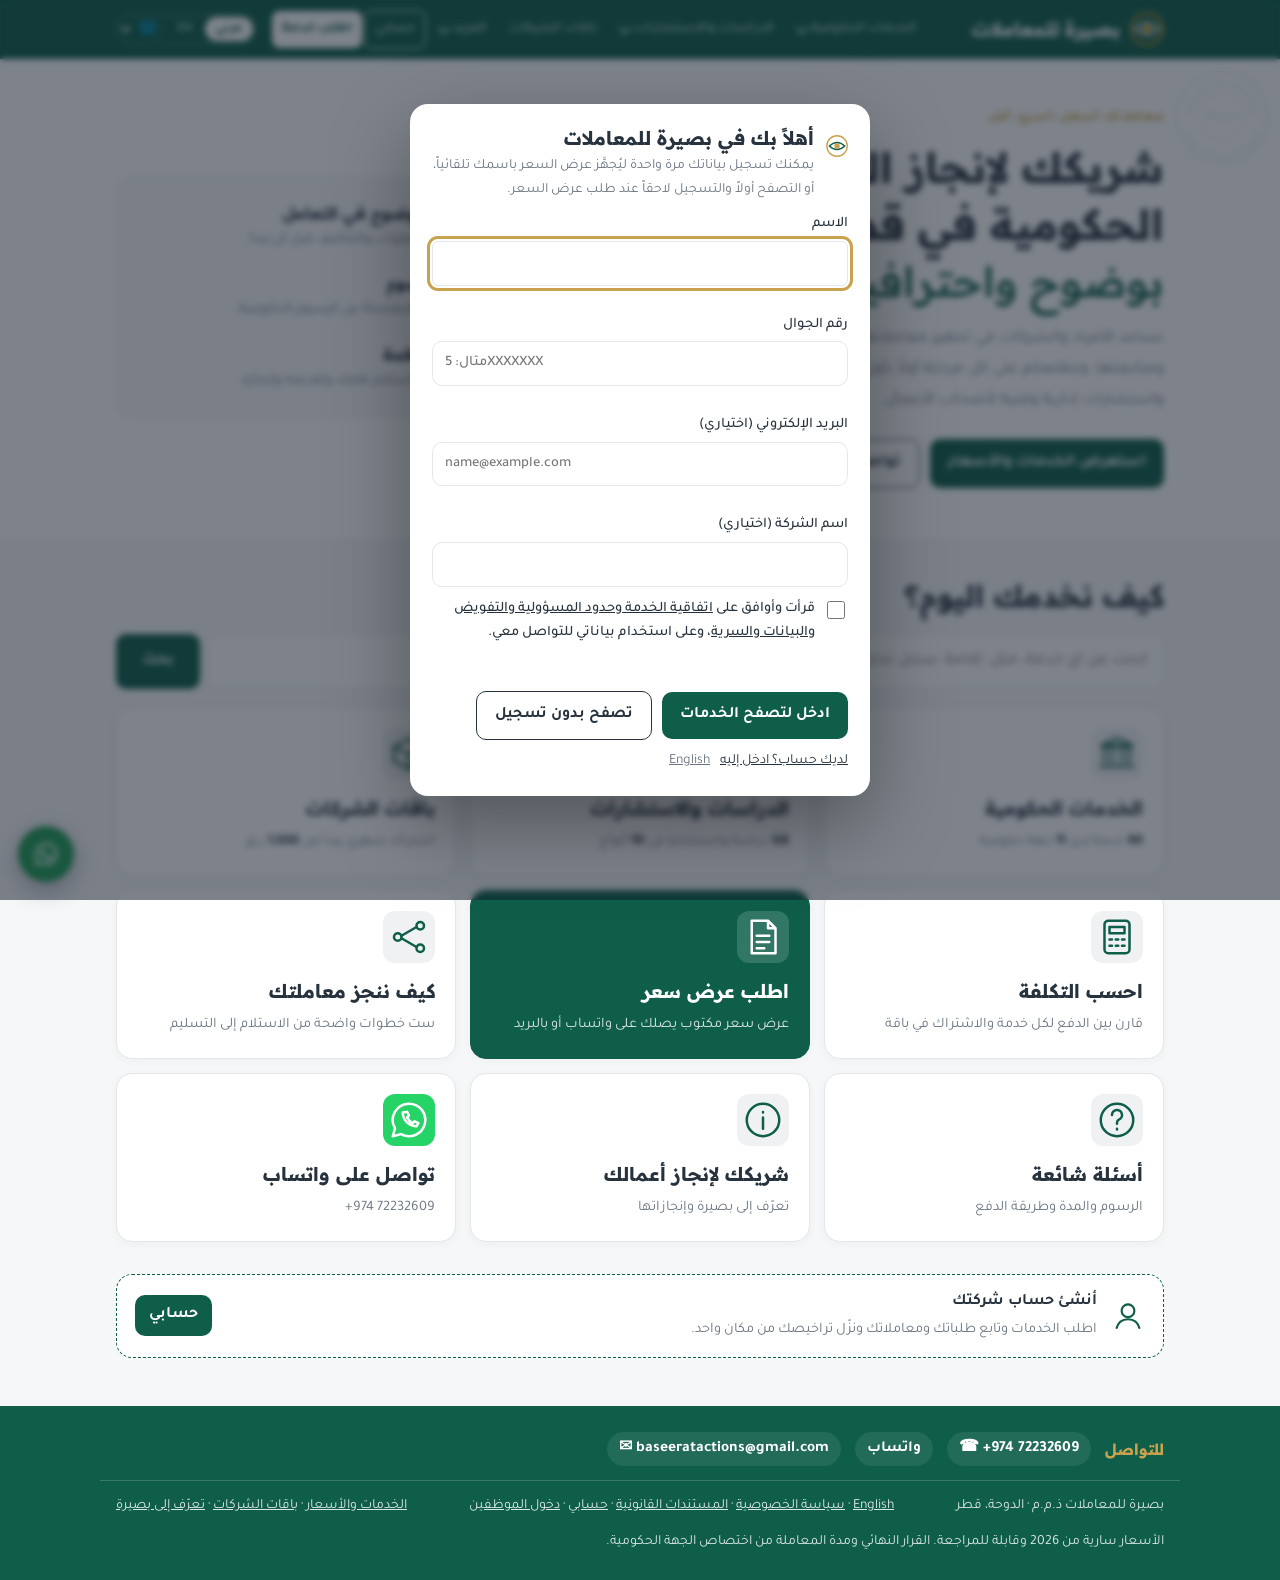
==== commit 7fcb3f5c: "Admin: services catalog editor with show/hide, finance, HR and systems-building services - Admin can" ====
--- a/index.html
+++ b/index.html
@@ -28,7 +28,9 @@
 <link rel="preconnect" href="https://fonts.googleapis.com">
 <link rel="preconnect" href="https://fonts.gstatic.com" crossorigin>
 <link rel="stylesheet" href="https://fonts.googleapis.com/css2?family=Readex+Pro:wght@500;700&family=Tajawal:wght@400;500;700&display=swap">
-<link rel="stylesheet" href="assets/style.css?v=20261016e">
+<link rel="stylesheet" href="assets/style.css?v=20261016p">
+<script src="assets/theme.js?v=20261016p"></script>
+<script src="assets/lang.js?v=20261016p" defer></script>
 </head>
 <body>
 <div class="basmala" aria-hidden="true"><svg viewBox="0 0 120 120" width="96" height="96"><defs><path id="bsT" d="M20.6 67 A40 40 0 1 1 99.4 67"/><path id="bsB" d="M12.5 74.5 A49.5 49.5 0 0 0 107.5 74.5"/></defs><circle cx="60" cy="60" r="57" fill="none" stroke="currentColor" stroke-width="1.6"/><circle cx="60" cy="60" r="29" fill="none" stroke="currentColor" stroke-width=".8"/><text font-size="8.6" text-anchor="middle"><textPath href="#bsT" startOffset="50%">بسم الله الواحد الأحد الفرد الصمد</textPath></text><text font-size="7.6" text-anchor="middle"><textPath href="#bsB" startOffset="50%">والصلاة والسلام على محمد خير الأنام</textPath></text><text x="60" y="61" font-size="11" text-anchor="middle">بسم الله</text><text x="60" y="74" font-size="6" text-anchor="middle">✦</text><text x="15" y="66" font-size="5" text-anchor="middle">✦</text><text x="105" y="66" font-size="5" text-anchor="middle">✦</text></svg></div>
@@ -250,10 +252,10 @@
 <nav class="mbar" aria-label="اطلب خدمة"><a class="btn pri" href="#request">اطلب خدمة</a><a class="btn wa" id="mbWa" href="https://wa.me/97472232609" target="_blank" rel="noopener"><svg width="18" height="18" viewBox="0 0 24 24" aria-hidden="true" fill="currentColor"><path d="M12 2a10 10 0 0 0-8.6 15.1L2 22l5-1.3A10 10 0 1 0 12 2zm5.8 14.2c-.2.7-1.4 1.3-2 1.4-.5.1-1.2.1-1.9-.1a17 17 0 0 1-1.8-.7 14 14 0 0 1-5.3-4.7c-.4-.5-1.2-1.6-1.2-3s.7-2.1 1-2.4c.3-.3.6-.4.8-.4h.6c.2 0 .4 0 .6.5l.9 2.1c.1.2.1.4 0 .6l-.4.6-.4.5c-.1.1-.3.3-.1.6.2.3.8 1.3 1.7 2.1 1.2 1 2.1 1.3 2.4 1.5.3.1.5.1.7-.1l.9-1.1c.2-.3.4-.2.7-.1l2 1c.3.1.5.2.6.3.1.2.1.8-.2 1.5z"/></svg> واتساب</a></nav>
 <a class="wa-fab" id="waFab" href="https://wa.me/97472232609" target="_blank" rel="noopener" aria-label="تواصل معنا على واتساب" title="تواصل معنا على واتساب"><svg width="28" height="28" viewBox="0 0 32 32" aria-hidden="true"><path fill="currentColor" d="M16 3a13 13 0 0 0-11.2 19.6L3 29l6.6-1.7A13 13 0 1 0 16 3zm0 23.6c-2 0-3.9-.5-5.6-1.5l-.4-.2-3.9 1 1-3.8-.3-.4A10.6 10.6 0 1 1 16 26.6zm5.8-7.9c-.3-.2-1.9-.9-2.2-1-.3-.1-.5-.2-.7.2-.2.3-.8 1-1 1.2-.2.2-.4.2-.7.1-.3-.2-1.4-.5-2.6-1.6-1-.9-1.6-1.9-1.8-2.2-.2-.3 0-.5.1-.7l.5-.6c.2-.2.2-.3.3-.5.1-.2 0-.4 0-.6l-1-2.4c-.3-.6-.5-.5-.7-.5h-.6c-.2 0-.6.1-.9.4-.3.3-1.2 1.1-1.2 2.8s1.2 3.2 1.4 3.5c.2.2 2.4 3.6 5.7 5 .8.4 1.4.6 1.9.7.8.3 1.5.2 2.1.1.6-.1 1.9-.8 2.2-1.5.3-.7.3-1.4.2-1.5-.1-.1-.3-.2-.6-.4z"/></svg></a>
 <div class="toast" id="toast" hidden></div>
-<script src="assets/lang.js?v=20261016l"></script>
-<script src="assets/config.js?v=20261016b"></script>
-<script src="assets/data.js?v=20261016b"></script>
-<script src="assets/details.js?v=20261016b"></script>
-<script src="assets/app.js?v=20261016b"></script>
+<script src="assets/config.js?v=20261016p"></script>
+<script src="assets/data.js?v=20261016p"></script>
+<script src="assets/details.js?v=20261016p"></script>
+<script src="assets/catalog.js?v=20261016p"></script>
+<script src="assets/app.js?v=20261016p"></script>
 </body>
 </html>
--- a/assets/style.css
+++ b/assets/style.css
@@ -474,6 +474,18 @@
   body:has(.mbar) .toast{bottom:calc(80px + env(safe-area-inset-bottom,0px))}
 }
 @media print{.mbar{display:none!important}}
+/* «حسابي»: two separate entries on the first view */
+.gate{display:grid;grid-template-columns:repeat(2,minmax(0,1fr));gap:16px;margin-top:6px}
+.gcard{font:inherit;text-align:start;display:flex;flex-direction:column;gap:8px;padding:24px;border-radius:18px;border:1.5px solid var(--line);background:var(--surface);color:var(--ink);cursor:pointer;transition:border-color .15s,box-shadow .15s,transform .15s}
+.gcard svg{color:var(--pri)}.gcard b{font-family:var(--display);font-size:21px}.gcard span{color:var(--mute);font-size:15px}
+.gcard em{font-style:normal;font-weight:700;color:var(--pri);margin-top:auto}.gcard em::after{content:' ←'}
+:root[dir=ltr] .gcard em::after,html[dir=ltr] .gcard em::after{content:' →'}
+.gcard:hover,.gcard:focus-visible{border-color:var(--pri);box-shadow:0 8px 24px rgba(0,0,0,.08);transform:translateY(-2px)}
+.gcard.staff{background:var(--navy);color:var(--navy-ink);border-color:var(--navy)}.gcard.staff svg,.gcard.staff em{color:var(--amber)}.gcard.staff span{color:inherit;opacity:.85}
+.gateback{display:flex;gap:12px;align-items:center}
+@media (max-width:640px){.gate{grid-template-columns:minmax(0,1fr)}.gcard{padding:18px}}
+.pprog{display:inline-block;width:64px;height:7px;border-radius:4px;background:var(--chip);overflow:hidden;vertical-align:middle}.pprog i{display:block;height:100%;background:var(--pri)}
+#gate h1{margin-bottom:8px}
 /* language switcher, always visible in the top bar: ع | EN, then a globe menu of other languages */
 .lsw{display:inline-flex;align-items:center;gap:2px;border:1px solid rgba(255,255,255,.35);border-radius:999px;padding:2px;font-size:13.5px;white-space:nowrap;order:3;flex:none}
 .lsw .lglobe{opacity:.85;flex:none;margin-inline:4px 2px}
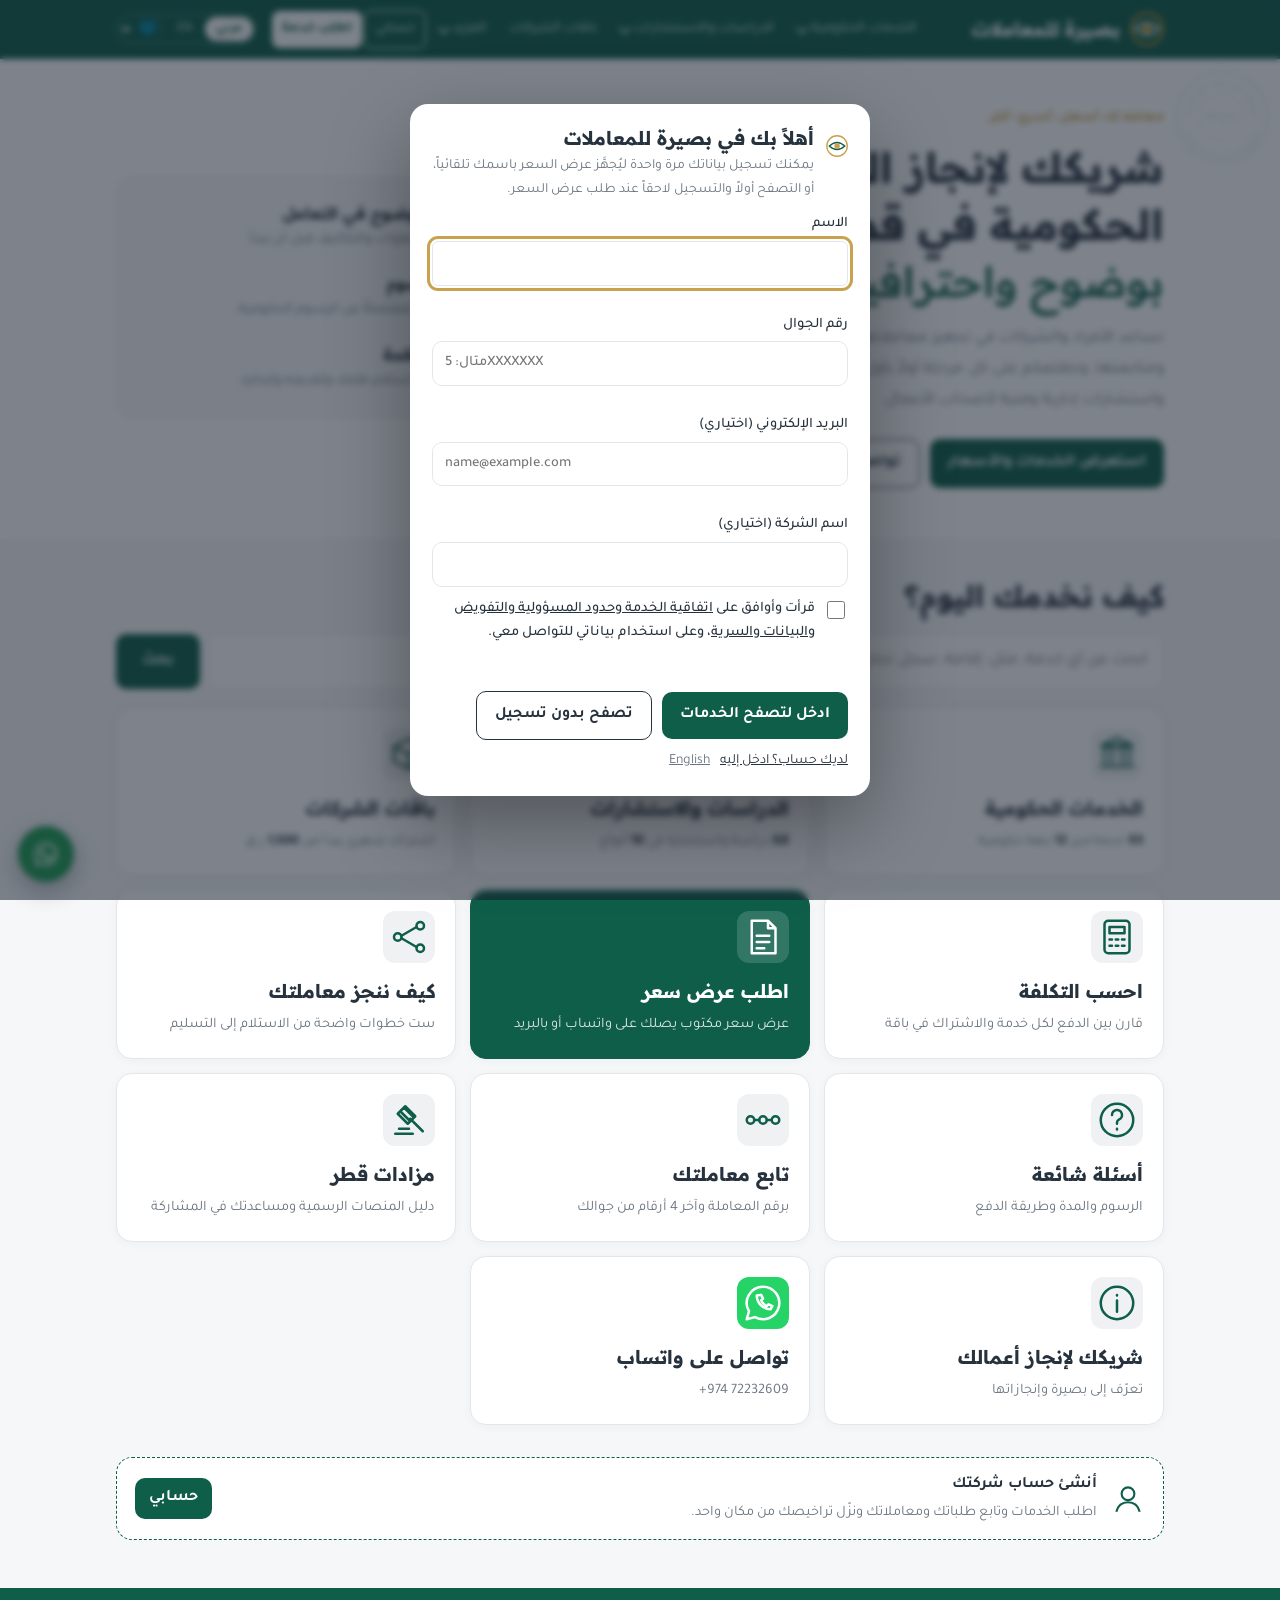
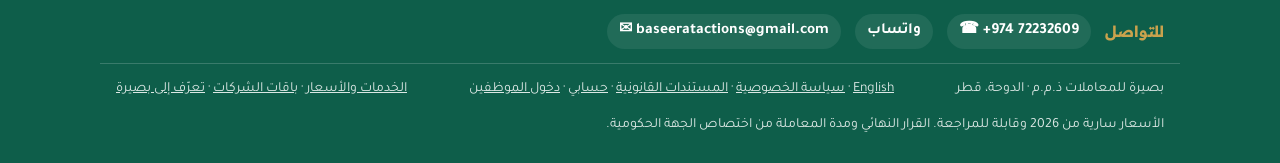
==== commit 96897321: "Track your transaction, Qatar auctions, fees promise and client reviews - Track a transaction or req" ====
--- a/index.html
+++ b/index.html
@@ -28,9 +28,9 @@
 <link rel="preconnect" href="https://fonts.googleapis.com">
 <link rel="preconnect" href="https://fonts.gstatic.com" crossorigin>
 <link rel="stylesheet" href="https://fonts.googleapis.com/css2?family=Readex+Pro:wght@500;700&family=Tajawal:wght@400;500;700&display=swap">
-<link rel="stylesheet" href="assets/style.css?v=20261016p">
-<script src="assets/theme.js?v=20261016p"></script>
-<script src="assets/lang.js?v=20261016p" defer></script>
+<link rel="stylesheet" href="assets/style.css?v=20261016q">
+<script src="assets/theme.js?v=20261016q"></script>
+<script src="assets/lang.js?v=20261016q" defer></script>
 </head>
 <body>
 <div class="basmala" aria-hidden="true"><svg viewBox="0 0 120 120" width="96" height="96"><defs><path id="bsT" d="M20.6 67 A40 40 0 1 1 99.4 67"/><path id="bsB" d="M12.5 74.5 A49.5 49.5 0 0 0 107.5 74.5"/></defs><circle cx="60" cy="60" r="57" fill="none" stroke="currentColor" stroke-width="1.6"/><circle cx="60" cy="60" r="29" fill="none" stroke="currentColor" stroke-width=".8"/><text font-size="8.6" text-anchor="middle"><textPath href="#bsT" startOffset="50%">بسم الله الواحد الأحد الفرد الصمد</textPath></text><text font-size="7.6" text-anchor="middle"><textPath href="#bsB" startOffset="50%">والصلاة والسلام على محمد خير الأنام</textPath></text><text x="60" y="61" font-size="11" text-anchor="middle">بسم الله</text><text x="60" y="74" font-size="6" text-anchor="middle">✦</text><text x="15" y="66" font-size="5" text-anchor="middle">✦</text><text x="105" y="66" font-size="5" text-anchor="middle">✦</text></svg></div>
@@ -41,7 +41,7 @@
     <li class="dd"><button type="button" class="topbtn" aria-expanded="false">الخدمات الحكومية</button><ul class="drop" id="mGov"></ul></li>
     <li class="dd"><button type="button" class="topbtn" aria-expanded="false">الدراسات والاستشارات</button><ul class="drop" id="mCon"></ul></li>
     <li><a href="#packages">باقات الشركات</a></li>
-    <li class="dd"><button type="button" class="topbtn" aria-expanded="false">المزيد</button><ul class="drop small"><li><a href="about.html">تعرّف إلى بصيرة</a></li><li><a href="#how">كيف نعمل</a></li><li><a href="#faq">الأسئلة الشائعة</a></li><li><a href="legal.html">المستندات القانونية</a></li></ul></li>
+    <li class="dd"><button type="button" class="topbtn" aria-expanded="false">المزيد</button><ul class="drop small"><li><a href="about.html">تعرّف إلى بصيرة</a></li><li><a href="#how">كيف نعمل</a></li><li><a href="#track">تابع معاملتك</a></li><li><a href="#auctions">مزادات قطر</a></li><li><a href="#faq">الأسئلة الشائعة</a></li><li><a href="legal.html">المستندات القانونية</a></li></ul></li>
     <li><a href="portal.html" class="acct">حسابي</a></li>
     <li><a href="#request" class="navcta">اطلب خدمة</a></li>
     <li hidden id="whoLi"><button type="button" class="topbtn who" id="who" title="تعديل بياناتي"></button></li>
@@ -75,17 +75,20 @@
     <a class="tile hot" href="#request"><svg viewBox="0 0 32 32" aria-hidden="true"><path d="M7 3h13l6 6v20H7zM20 3v6h6M11 15h10M11 20h10M11 25h6"/></svg><b>اطلب عرض سعر</b><span>عرض سعر مكتوب يصلك على واتساب أو بالبريد</span></a>
     <a class="tile" href="#how"><svg viewBox="0 0 32 32" aria-hidden="true"><circle cx="7" cy="16" r="3"/><circle cx="25" cy="7" r="3"/><circle cx="25" cy="25" r="3"/><path d="M10 15l12-7M10 17l12 7"/></svg><b>كيف ننجز معاملتك</b><span>ست خطوات واضحة من الاستلام إلى التسليم</span></a>
     <a class="tile" href="#faq"><svg viewBox="0 0 32 32" aria-hidden="true"><circle cx="16" cy="16" r="13"/><path d="M12 12a4 4 0 1 1 5.5 3.7c-1 .5-1.5 1.2-1.5 2.3v1M16 23v.5"/></svg><b>أسئلة شائعة</b><span>الرسوم والمدة وطريقة الدفع</span></a>
+    <a class="tile" href="#track"><svg viewBox="0 0 32 32" aria-hidden="true"><circle cx="6" cy="16" r="3"/><circle cx="16" cy="16" r="3"/><circle cx="26" cy="16" r="3"/><path d="M9 16h4M19 16h4"/></svg><b>تابع معاملتك</b><span>برقم المعاملة وآخر 4 أرقام من جوالك</span></a>
+    <a class="tile" href="#auctions"><svg viewBox="0 0 32 32" aria-hidden="true"><path d="M5 27h14M8 23h8M12 6l8 8M9 9l8 8M7 11l6-6 8 8-6 6zM17 15l10 10"/></svg><b>مزادات قطر</b><span>دليل المنصات الرسمية ومساعدتك في المشاركة</span></a>
     <a class="tile" href="about.html"><svg viewBox="0 0 32 32" aria-hidden="true"><circle cx="16" cy="16" r="13"/><path d="M16 14v9M16 9.5v.5"/></svg><b>شريكك لإنجاز أعمالك</b><span>تعرّف إلى بصيرة وإنجازاتها</span></a>
     <a class="tile wa" href="https://wa.me/97472232609" target="_blank" rel="noopener"><svg viewBox="0 0 32 32" aria-hidden="true"><path d="M16 3a13 13 0 0 0-11.2 19.6L3 29l6.6-1.7A13 13 0 1 0 16 3z"/><path d="M11 10c0 6 5 11 11 11l1.5-2.5-3-1.5-1.5 1.5c-2-1-3.5-2.5-4.5-4.5L16 12.5 14.5 9.5z"/></svg><b>تواصل على واتساب</b><span><span dir="ltr">+974 72232609</span></span></a>
   </div>
+  <div class="revs" id="revs" hidden><h3>آراء عملائنا</h3><div id="revList" class="rev-grid"></div></div>
   <a class="acctbar" href="portal.html#signup"><svg viewBox="0 0 32 32" aria-hidden="true"><circle cx="16" cy="11" r="6"/><path d="M5 28c1.5-6 5.5-9 11-9s9.5 3 11 9"/></svg><span><b>أنشئ حساب شركتك</b>اطلب الخدمات وتابع طلباتك ومعاملاتك ونزّل تراخيصك من مكان واحد.</span><i>حسابي</i></a>
 </div></section>
 
 <section class="sec" id="services"><div class="wrap">
   <h2>ما الخدمة التي تحتاجها؟</h2>
   <p class="lead">اختر أي خدمة لتطّلع على وصفها والمستندات المطلوبة والمدة التقريبية، ويمكنك إضافتها إلى حاسبة التكلفة بزر «أضف».</p>
-  <div class="costbox"><b>تعرّف على التكلفة قبل أن نبدأ</b>
-    <div class="cost3"><div><b>أتعاب بصيرة</b><span>السعر المعلن بجانب كل خدمة، بالريال القطري.</span></div><div><b>الرسوم الحكومية</b><span>منفصلة، وتُدفع كما تحددها الجهة المختصة.</span></div><div><b>إيصال الرسوم</b><span>نسلّمك الإيصال الرسمي لكل رسم ندفعه نيابةً عنك.</span></div></div>
+  <div class="costbox fees"><b>وعدنا لك في الرسوم</b>
+    <ul class="fee4"><li><b>السعر مكتوب قبل البدء</b><span>نرسل لك عرض السعر مكتوباً، ولا نبدأ إلا بعد موافقتك.</span></li><li><b>أتعابنا منفصلة عن الرسوم الحكومية</b><span>تُدفع الرسوم الحكومية بقيمتها الرسمية كما تحددها الجهة.</span></li><li><b>لا تكلفة إضافية دون موافقتك</b><span>إذا طلبت الجهة رسماً أو عملاً جديداً نخبرك أولاً، ونكمل بعد موافقتك.</span></li><li><b>إيصال لكل رسم</b><span>نسلّمك الإيصال الرسمي لكل رسم ندفعه نيابةً عنك.</span></li></ul>
     <a class="btn sm ghost" href="#prices">قائمة الأسعار الكاملة</a></div>
   <div class="tools">
     <input id="q" class="search" type="search" placeholder="ابحث عن خدمة، مثل: إقامة، سجل، رخصة" aria-label="ابحث عن خدمة">
@@ -216,10 +219,31 @@
   </ol>
 </div></section>
 
+<section class="sec alt" id="track"><div class="wrap narrow">
+  <h2>تابع معاملتك</h2>
+  <p class="lead">اكتب رقم المعاملة أو الطلب كما وصلك منا، مثل <span class="nw" dir="ltr">T-0012</span> أو <span class="nw" dir="ltr">R-0045</span>، وآخر 4 أرقام من الجوال المسجل لدينا. تظهر لك المرحلة الحالية فقط، دون أي بيانات شخصية.</p>
+  <form class="trk" id="trkF" novalidate><label>رقم المعاملة أو الطلب<input id="trkRef" required autocomplete="off" dir="ltr" placeholder="T-0012" maxlength="12"></label><label>آخر 4 أرقام من الجوال<input id="trkPh" required inputmode="numeric" dir="ltr" maxlength="4" placeholder="1234" autocomplete="off"></label><button class="btn pri" type="submit">اعرض المرحلة</button></form>
+  <p class="err" id="trkErr" role="alert"></p>
+  <div id="trkOut" aria-live="polite"></div>
+  <p class="trknote">لتفاصيل أكثر، مثل الملفات والرسائل والمدفوعات، ادخل إلى <a href="portal.html">حسابي</a> أو <a href="https://wa.me/97472232609" target="_blank" rel="noopener">تواصل معنا عبر واتساب</a>.</p>
+</div></section>
+
+<section class="sec" id="auctions"><div class="wrap">
+  <h2>مزادات قطر</h2>
+  <p class="lead">دليل مختصر بالمنصات الرسمية للمزادات في قطر، وما تعرضه كل منصة وكيف تشارك فيها. وإن رغبت، نساعدك في التسجيل وتجهيز التأمين والمتابعة حتى نقل الملكية.</p>
+  <div class="aucta"><a class="btn pri" href="#svc=AU-02">نساعدك في التسجيل والمزايدة</a><a class="btn ghost" href="#ent=AU">خدمات المزادات وأسعارها</a></div>
+  <div id="aucList" class="auc-grid"></div>
+  <h3 class="auch" id="aucNewsH" hidden>آخر أخبار المزادات</h3>
+  <ul id="aucNews" class="auc-news" hidden></ul>
+  <p class="aucnote">المعلومات هنا للاطلاع فقط، والمرجع دائماً هو المنصة الرسمية. لا ننسخ بيانات أي منصة، والروابط تفتح الموقع الأصلي.</p>
+</div></section>
+
 <section class="sec" id="faq"><div class="wrap">
   <h2>أسئلة شائعة</h2>
   <div class="faq">
     <details><summary>هل السعر يشمل الرسوم الحكومية؟</summary><p>السعر المذكور هو أتعاب بصيرة فقط، أما الرسوم الحكومية فتُدفع بقيمتها الرسمية ونسلّمك إيصالها.</p></details>
+    <details><summary>كيف أعرف أين وصلت معاملتي؟</summary><p>من «تابع معاملتك» في الصفحة الرئيسية برقم المعاملة وآخر 4 أرقام من جوالك، أو من «حسابي» حيث تجد التفاصيل والملفات، ونطمئنك كذلك عند كل مرحلة مهمة.</p></details>
+    <details><summary>هل تساعدونني في المزادات الحكومية؟</summary><p>نعم. نساعدك في التسجيل في المنصة وتجهيز التأمين ومتابعة المزاد وإجراءات ما بعد الفوز. قرار المزايدة ومبلغها يعودان إليك دائماً، ولا يمكن لأحد أن يضمن الفوز.</p></details>
     <details><summary>هل تضمنون الموافقة أو مدة الإنجاز؟</summary><p>قرار الموافقة ومدة الإنجاز من اختصاص الجهة الحكومية. وما نلتزم به هو مراجعة المستندات بعناية قبل التقديم، ومتابعة طلبك وإبلاغك بكل جديد.</p></details>
     <details><summary>ماذا لو لم أستخدم كل خدمات الباقة في الشهر؟</summary><p>تُرحَّل الخدمات غير المستخدمة إلى الشهر التالي فقط.</p></details>
     <details><summary>كيف تُسعَّر الدراسات والاستشارات؟</summary><p>السعر المعروض هو سعر البداية. وبعد جلسة تعريفية قصيرة نرسل لك عرض سعر مكتوباً بالنطاق والمخرجات والمدة، ويُدفع 50% عند البدء و50% عند التسليم.</p></details>
@@ -252,10 +276,11 @@
 <nav class="mbar" aria-label="اطلب خدمة"><a class="btn pri" href="#request">اطلب خدمة</a><a class="btn wa" id="mbWa" href="https://wa.me/97472232609" target="_blank" rel="noopener"><svg width="18" height="18" viewBox="0 0 24 24" aria-hidden="true" fill="currentColor"><path d="M12 2a10 10 0 0 0-8.6 15.1L2 22l5-1.3A10 10 0 1 0 12 2zm5.8 14.2c-.2.7-1.4 1.3-2 1.4-.5.1-1.2.1-1.9-.1a17 17 0 0 1-1.8-.7 14 14 0 0 1-5.3-4.7c-.4-.5-1.2-1.6-1.2-3s.7-2.1 1-2.4c.3-.3.6-.4.8-.4h.6c.2 0 .4 0 .6.5l.9 2.1c.1.2.1.4 0 .6l-.4.6-.4.5c-.1.1-.3.3-.1.6.2.3.8 1.3 1.7 2.1 1.2 1 2.1 1.3 2.4 1.5.3.1.5.1.7-.1l.9-1.1c.2-.3.4-.2.7-.1l2 1c.3.1.5.2.6.3.1.2.1.8-.2 1.5z"/></svg> واتساب</a></nav>
 <a class="wa-fab" id="waFab" href="https://wa.me/97472232609" target="_blank" rel="noopener" aria-label="تواصل معنا على واتساب" title="تواصل معنا على واتساب"><svg width="28" height="28" viewBox="0 0 32 32" aria-hidden="true"><path fill="currentColor" d="M16 3a13 13 0 0 0-11.2 19.6L3 29l6.6-1.7A13 13 0 1 0 16 3zm0 23.6c-2 0-3.9-.5-5.6-1.5l-.4-.2-3.9 1 1-3.8-.3-.4A10.6 10.6 0 1 1 16 26.6zm5.8-7.9c-.3-.2-1.9-.9-2.2-1-.3-.1-.5-.2-.7.2-.2.3-.8 1-1 1.2-.2.2-.4.2-.7.1-.3-.2-1.4-.5-2.6-1.6-1-.9-1.6-1.9-1.8-2.2-.2-.3 0-.5.1-.7l.5-.6c.2-.2.2-.3.3-.5.1-.2 0-.4 0-.6l-1-2.4c-.3-.6-.5-.5-.7-.5h-.6c-.2 0-.6.1-.9.4-.3.3-1.2 1.1-1.2 2.8s1.2 3.2 1.4 3.5c.2.2 2.4 3.6 5.7 5 .8.4 1.4.6 1.9.7.8.3 1.5.2 2.1.1.6-.1 1.9-.8 2.2-1.5.3-.7.3-1.4.2-1.5-.1-.1-.3-.2-.6-.4z"/></svg></a>
 <div class="toast" id="toast" hidden></div>
-<script src="assets/config.js?v=20261016p"></script>
-<script src="assets/data.js?v=20261016p"></script>
-<script src="assets/details.js?v=20261016p"></script>
-<script src="assets/catalog.js?v=20261016p"></script>
-<script src="assets/app.js?v=20261016p"></script>
+<script src="assets/config.js?v=20261016q"></script>
+<script src="assets/data.js?v=20261016q"></script>
+<script src="assets/details.js?v=20261016q"></script>
+<script src="assets/catalog.js?v=20261016q"></script>
+<script src="assets/app.js?v=20261016q"></script>
+<script src="assets/extras.js?v=20261016q"></script>
 </body>
 </html>
--- a/assets/style.css
+++ b/assets/style.css
@@ -522,3 +522,49 @@
 .aprin li{background:var(--surface);border:1px solid var(--line);border-radius:12px;padding:12px 16px;font-family:var(--display);font-size:16px;position:relative;padding-inline-start:36px}
 .aprin li::before{content:"❝";position:absolute;inset-inline-start:12px;top:9px;color:var(--amber);font-size:20px}
 @media (max-width:860px){.aprin{grid-template-columns:1fr}}
+
+/* home extras: fees promise, tracking, Qatar auctions, client reviews */
+.fee4{list-style:none;margin:0;padding:0;display:grid;grid-template-columns:repeat(2,minmax(0,1fr));gap:10px 18px;width:100%}
+.fee4 li{padding-inline-start:26px;position:relative}.fee4 li::before{content:'✓';position:absolute;inset-inline-start:0;top:0;color:var(--pri);font-weight:700}
+.fee4 b{display:block;font-size:15px}.fee4 span{color:var(--mute);font-size:14px}
+.wrap.narrow{max-width:760px}
+.trk{display:grid;grid-template-columns:minmax(0,1.2fr) minmax(0,1fr) auto;gap:12px;align-items:end;margin-top:8px}
+.trk label{display:flex;flex-direction:column;gap:6px;font-weight:600;font-size:14px}
+.trk input{font:inherit;padding:11px 12px;border:1px solid var(--line);border-radius:10px;background:var(--surface);color:var(--ink);min-width:0}
+.trkres{margin-top:14px;background:var(--surface);border:1px solid var(--line);border-radius:14px;padding:18px}
+.trkhead{display:flex;flex-wrap:wrap;gap:6px 12px;align-items:baseline;margin-bottom:14px}.trkhead b{font-family:var(--display);font-size:18px;direction:ltr}.trkhead span{color:var(--mute)}
+.trksteps{list-style:none;margin:0;padding:0;display:grid;grid-template-columns:repeat(auto-fit,minmax(0,1fr));gap:6px;counter-reset:st}
+.trksteps li{counter-increment:st;position:relative;padding-top:38px;text-align:center;font-size:13.5px;color:var(--mute)}
+.trksteps li::before{content:counter(st);position:absolute;top:0;inset-inline-start:50%;transform:translateX(50%);width:28px;height:28px;border-radius:50%;display:grid;place-items:center;border:2px solid var(--line);background:var(--surface);font-weight:700;z-index:1}
+html[dir=ltr] .trksteps li::before{transform:translateX(-50%)}
+.trksteps li::after{content:'';position:absolute;top:13px;inset-inline-start:50%;width:100%;height:2px;background:var(--line)}
+.trksteps li:last-child::after{display:none}
+.trksteps li.done{color:var(--ink)}.trksteps li.done::before{content:'✓';background:var(--pri);border-color:var(--pri);color:#fff}.trksteps li.done::after{background:var(--pri)}
+.trksteps li.now{color:var(--ink);font-weight:700}.trksteps li.now::before{border-color:var(--pri);color:var(--pri);box-shadow:0 0 0 4px var(--chip)}
+.trkmsg{margin:14px 0 0;padding:10px 12px;border-radius:10px;background:var(--amber-soft,#fbf3e0)}.trkmeta{margin:12px 0 0;color:var(--mute);font-size:14px}
+.trknote{color:var(--mute);font-size:14px;margin-top:18px}
+.aucta{display:flex;flex-wrap:wrap;gap:10px;margin:6px 0 18px}
+.auc-grid{display:grid;grid-template-columns:repeat(auto-fill,minmax(260px,1fr));gap:14px}
+.auc{background:var(--surface);border:1px solid var(--line);border-radius:14px;padding:16px;display:flex;flex-direction:column;gap:6px}
+.auc h3{font-size:16px;margin:0}.auc p{margin:0;font-size:14px}.auc .aucacc{color:var(--mute)}.auc a{margin-top:auto;padding-top:6px;font-weight:600;color:var(--pri)}
+.auch{margin:26px 0 8px;font-size:17px}
+.auc-news{list-style:none;margin:0;padding:0;display:grid;gap:8px}.auc-news li{display:flex;flex-wrap:wrap;gap:4px 10px;padding:10px 0;border-bottom:1px solid var(--line)}.auc-news span{color:var(--mute);font-size:13px}
+.aucnote{color:var(--mute);font-size:13.5px;margin-top:18px}
+.revs{margin-top:22px}.revs h3{font-size:18px;margin:0 0 10px}
+.rev-grid{display:grid;grid-template-columns:repeat(auto-fill,minmax(240px,1fr));gap:12px}
+.rev{margin:0;background:var(--surface);border:1px solid var(--line);border-radius:14px;padding:14px;display:flex;flex-direction:column;gap:6px}
+.rev .stars{color:var(--amber);letter-spacing:2px}.rev blockquote{margin:0;font-size:14.5px}.rev figcaption{color:var(--mute);font-size:13px}
+@media (max-width:700px){.fee4{grid-template-columns:minmax(0,1fr)}.trk{grid-template-columns:minmax(0,1fr)}.trksteps{grid-template-columns:minmax(0,1fr);gap:0}
+  .trksteps li{text-align:start;padding:6px 0 14px;padding-inline-start:40px}.trksteps li::before{inset-inline-start:0;transform:none}html[dir=ltr] .trksteps li::before{transform:none}
+  .trksteps li::after{top:30px;inset-inline-start:13px;width:2px;height:calc(100% - 26px)}}
+/* «حسابي»: rating a finished transaction */
+.pdlg form{padding:22px;display:flex;flex-direction:column;gap:12px}.pdlg h3{margin:0}.pdlg p{margin:0}
+.pdlg label{display:flex;flex-direction:column;gap:6px;font-weight:600}.pdlg textarea{font:inherit;padding:10px;border:1px solid var(--line);border-radius:10px;background:var(--surface);color:var(--ink)}
+.pdlg label.chk{flex-direction:row;align-items:center;gap:8px;font-weight:400}.pdlg .row{display:flex;gap:10px;flex-wrap:wrap}
+.rvstars{border:0;padding:0;margin:0;display:flex;flex-direction:row-reverse;justify-content:flex-end;gap:4px}.rvstars legend{font-weight:600;margin-bottom:6px;padding:0}
+.rvstars label{cursor:pointer;font-size:30px;line-height:1;color:var(--line);flex-direction:row}.rvstars input{position:absolute;opacity:0;width:1px;height:1px}
+.rvstars label:hover,.rvstars label:hover~label,.rvstars label:has(input:checked),.rvstars label:has(input:checked)~label{color:var(--amber)}
+.rvstars label:has(input:focus-visible){outline:2px solid var(--pri);outline-offset:2px;border-radius:4px}
+.sr{position:absolute;width:1px;height:1px;overflow:hidden;clip:rect(0 0 0 0);white-space:nowrap}
+.pstars{color:var(--amber);letter-spacing:1px;white-space:nowrap}
+#trkErr:empty{display:none}.nw{white-space:nowrap}
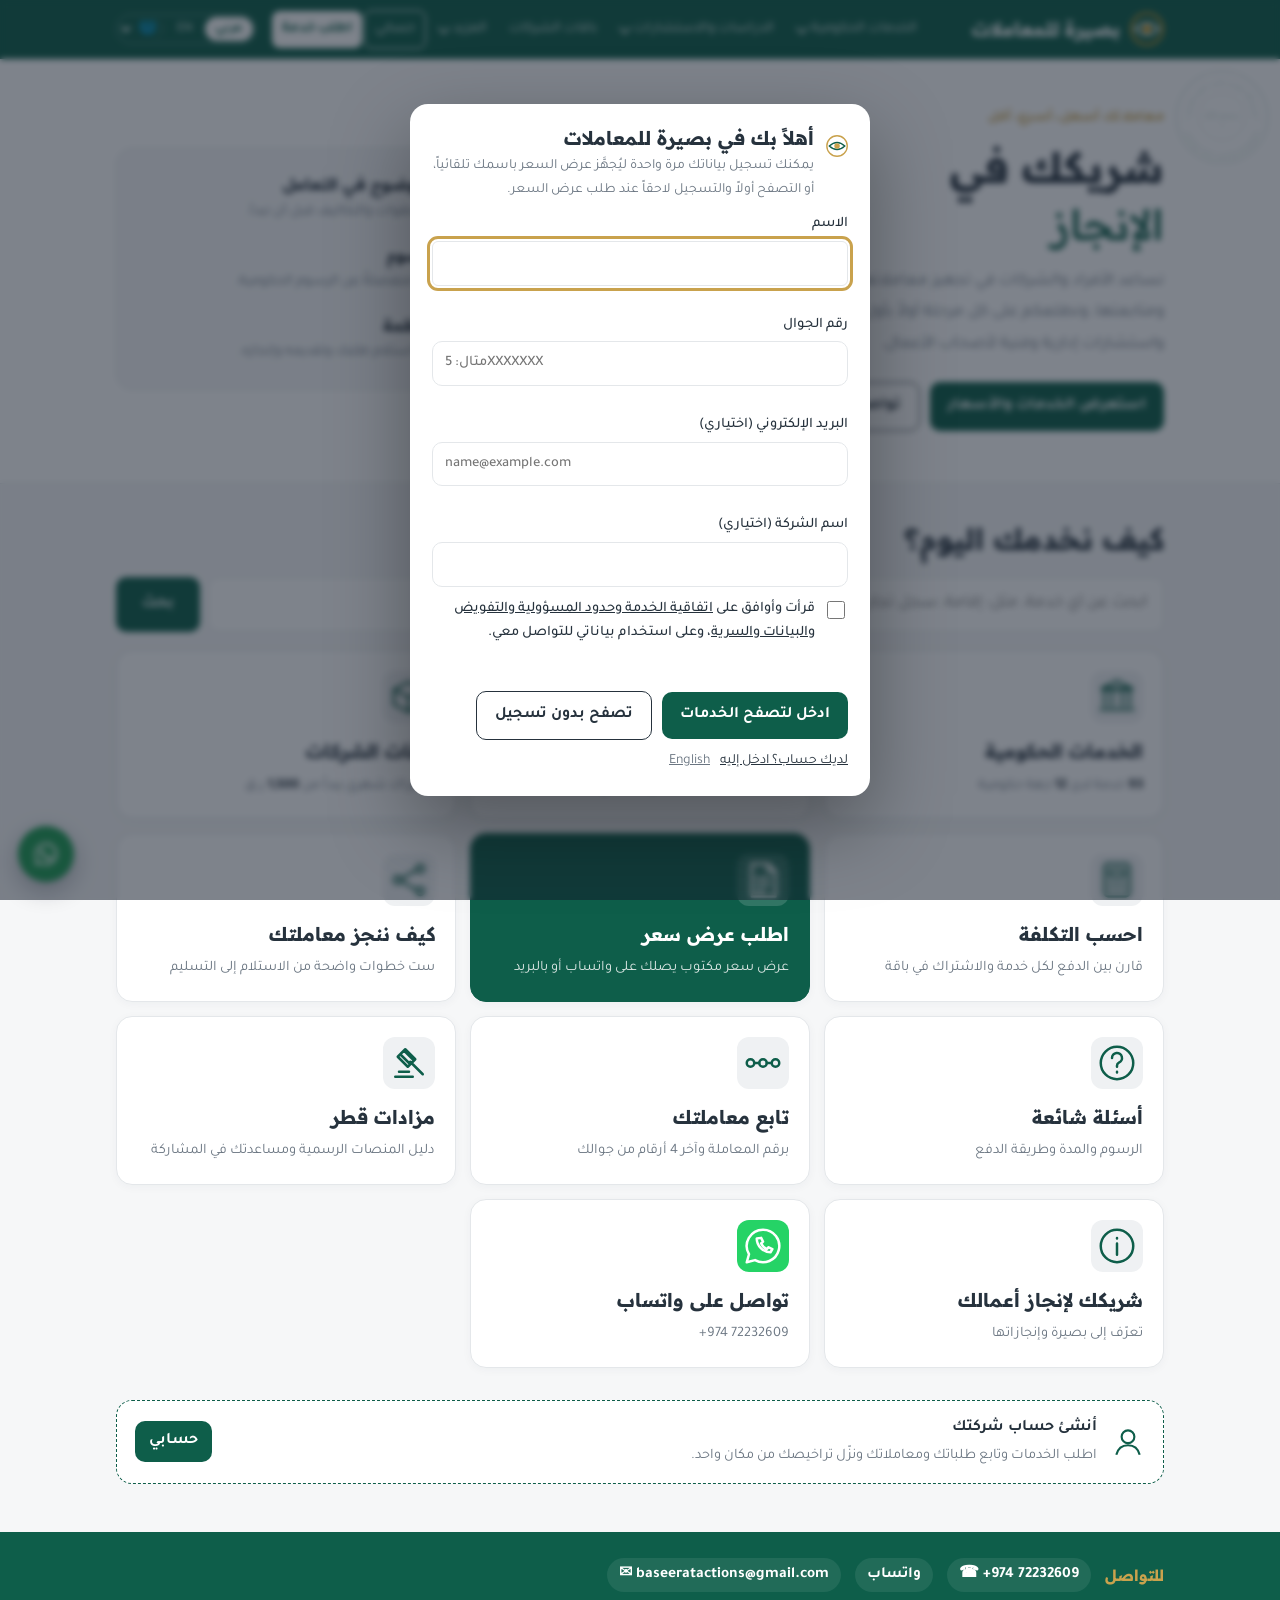
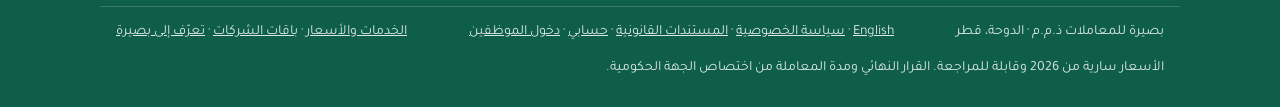
==== commit a41e5f37: "Home title: Your partner in getting it done; direct admin links per section (crm.html#fin, #hr, #acc" ====
--- a/index.html
+++ b/index.html
@@ -28,9 +28,9 @@
 <link rel="preconnect" href="https://fonts.googleapis.com">
 <link rel="preconnect" href="https://fonts.gstatic.com" crossorigin>
 <link rel="stylesheet" href="https://fonts.googleapis.com/css2?family=Readex+Pro:wght@500;700&family=Tajawal:wght@400;500;700&display=swap">
-<link rel="stylesheet" href="assets/style.css?v=20261016q">
-<script src="assets/theme.js?v=20261016q"></script>
-<script src="assets/lang.js?v=20261016q" defer></script>
+<link rel="stylesheet" href="assets/style.css?v=20261016u">
+<script src="assets/theme.js?v=20261016u"></script>
+<script src="assets/lang.js?v=20261016u" defer></script>
 </head>
 <body>
 <div class="basmala" aria-hidden="true"><svg viewBox="0 0 120 120" width="96" height="96"><defs><path id="bsT" d="M20.6 67 A40 40 0 1 1 99.4 67"/><path id="bsB" d="M12.5 74.5 A49.5 49.5 0 0 0 107.5 74.5"/></defs><circle cx="60" cy="60" r="57" fill="none" stroke="currentColor" stroke-width="1.6"/><circle cx="60" cy="60" r="29" fill="none" stroke="currentColor" stroke-width=".8"/><text font-size="8.6" text-anchor="middle"><textPath href="#bsT" startOffset="50%">بسم الله الواحد الأحد الفرد الصمد</textPath></text><text font-size="7.6" text-anchor="middle"><textPath href="#bsB" startOffset="50%">والصلاة والسلام على محمد خير الأنام</textPath></text><text x="60" y="61" font-size="11" text-anchor="middle">بسم الله</text><text x="60" y="74" font-size="6" text-anchor="middle">✦</text><text x="15" y="66" font-size="5" text-anchor="middle">✦</text><text x="105" y="66" font-size="5" text-anchor="middle">✦</text></svg></div>
@@ -53,7 +53,7 @@
 <section class="hero" id="home"><div class="wrap">
   <div>
     <p class="eyebrow">معاملاتك أسهل، أسرع، أقل</p>
-    <h1>شريكك لإنجاز المعاملات الحكومية في قطر <em>بوضوح واحترافية</em></h1>
+    <h1>شريكك في <em>الإنجاز</em></h1>
     <p>نساعد الأفراد والشركات في تجهيز معاملاتهم الحكومية وتقديمها ومتابعتها، ونطلعكم على كل مرحلة أولاً بأول. ونقدم كذلك دراسات واستشارات إدارية وفنية لأصحاب الأعمال.</p>
     <div class="cta"><a class="btn pri" href="#services">استعرض الخدمات والأسعار</a><a class="btn ghost" href="https://wa.me/97472232609" target="_blank" rel="noopener">تواصل معنا عبر واتساب</a></div>
   </div>
@@ -80,6 +80,7 @@
     <a class="tile" href="about.html"><svg viewBox="0 0 32 32" aria-hidden="true"><circle cx="16" cy="16" r="13"/><path d="M16 14v9M16 9.5v.5"/></svg><b>شريكك لإنجاز أعمالك</b><span>تعرّف إلى بصيرة وإنجازاتها</span></a>
     <a class="tile wa" href="https://wa.me/97472232609" target="_blank" rel="noopener"><svg viewBox="0 0 32 32" aria-hidden="true"><path d="M16 3a13 13 0 0 0-11.2 19.6L3 29l6.6-1.7A13 13 0 1 0 16 3z"/><path d="M11 10c0 6 5 11 11 11l1.5-2.5-3-1.5-1.5 1.5c-2-1-3.5-2.5-4.5-4.5L16 12.5 14.5 9.5z"/></svg><b>تواصل على واتساب</b><span><span dir="ltr">+974 72232609</span></span></a>
   </div>
+  <div class="adgrid ads-in" id="ads" hidden></div>
   <div class="revs" id="revs" hidden><h3>آراء عملائنا</h3><div id="revList" class="rev-grid"></div></div>
   <a class="acctbar" href="portal.html#signup"><svg viewBox="0 0 32 32" aria-hidden="true"><circle cx="16" cy="11" r="6"/><path d="M5 28c1.5-6 5.5-9 11-9s9.5 3 11 9"/></svg><span><b>أنشئ حساب شركتك</b>اطلب الخدمات وتابع طلباتك ومعاملاتك ونزّل تراخيصك من مكان واحد.</span><i>حسابي</i></a>
 </div></section>
@@ -276,11 +277,13 @@
 <nav class="mbar" aria-label="اطلب خدمة"><a class="btn pri" href="#request">اطلب خدمة</a><a class="btn wa" id="mbWa" href="https://wa.me/97472232609" target="_blank" rel="noopener"><svg width="18" height="18" viewBox="0 0 24 24" aria-hidden="true" fill="currentColor"><path d="M12 2a10 10 0 0 0-8.6 15.1L2 22l5-1.3A10 10 0 1 0 12 2zm5.8 14.2c-.2.7-1.4 1.3-2 1.4-.5.1-1.2.1-1.9-.1a17 17 0 0 1-1.8-.7 14 14 0 0 1-5.3-4.7c-.4-.5-1.2-1.6-1.2-3s.7-2.1 1-2.4c.3-.3.6-.4.8-.4h.6c.2 0 .4 0 .6.5l.9 2.1c.1.2.1.4 0 .6l-.4.6-.4.5c-.1.1-.3.3-.1.6.2.3.8 1.3 1.7 2.1 1.2 1 2.1 1.3 2.4 1.5.3.1.5.1.7-.1l.9-1.1c.2-.3.4-.2.7-.1l2 1c.3.1.5.2.6.3.1.2.1.8-.2 1.5z"/></svg> واتساب</a></nav>
 <a class="wa-fab" id="waFab" href="https://wa.me/97472232609" target="_blank" rel="noopener" aria-label="تواصل معنا على واتساب" title="تواصل معنا على واتساب"><svg width="28" height="28" viewBox="0 0 32 32" aria-hidden="true"><path fill="currentColor" d="M16 3a13 13 0 0 0-11.2 19.6L3 29l6.6-1.7A13 13 0 1 0 16 3zm0 23.6c-2 0-3.9-.5-5.6-1.5l-.4-.2-3.9 1 1-3.8-.3-.4A10.6 10.6 0 1 1 16 26.6zm5.8-7.9c-.3-.2-1.9-.9-2.2-1-.3-.1-.5-.2-.7.2-.2.3-.8 1-1 1.2-.2.2-.4.2-.7.1-.3-.2-1.4-.5-2.6-1.6-1-.9-1.6-1.9-1.8-2.2-.2-.3 0-.5.1-.7l.5-.6c.2-.2.2-.3.3-.5.1-.2 0-.4 0-.6l-1-2.4c-.3-.6-.5-.5-.7-.5h-.6c-.2 0-.6.1-.9.4-.3.3-1.2 1.1-1.2 2.8s1.2 3.2 1.4 3.5c.2.2 2.4 3.6 5.7 5 .8.4 1.4.6 1.9.7.8.3 1.5.2 2.1.1.6-.1 1.9-.8 2.2-1.5.3-.7.3-1.4.2-1.5-.1-.1-.3-.2-.6-.4z"/></svg></a>
 <div class="toast" id="toast" hidden></div>
-<script src="assets/config.js?v=20261016q"></script>
-<script src="assets/data.js?v=20261016q"></script>
-<script src="assets/details.js?v=20261016q"></script>
-<script src="assets/catalog.js?v=20261016q"></script>
-<script src="assets/app.js?v=20261016q"></script>
-<script src="assets/extras.js?v=20261016q"></script>
+<script src="assets/config.js?v=20261016u"></script>
+<script src="assets/sitetext.js?v=20261016u"></script>
+<script src="assets/data.js?v=20261016u"></script>
+<script src="assets/details.js?v=20261016u"></script>
+<script src="assets/catalog.js?v=20261016u"></script>
+<script src="assets/app.js?v=20261016u"></script>
+<script src="assets/extras.js?v=20261016u"></script>
+<script src="assets/ads.js?v=20261016u"></script>
 </body>
 </html>
--- a/assets/style.css
+++ b/assets/style.css
@@ -568,3 +568,16 @@
 .sr{position:absolute;width:1px;height:1px;overflow:hidden;clip:rect(0 0 0 0);white-space:nowrap}
 .pstars{color:var(--amber);letter-spacing:1px;white-space:nowrap}
 #trkErr:empty{display:none}.nw{white-space:nowrap}
+/* مساحة الإعلانات في الصفحة الرئيسية */
+.ads-sec{padding-block:4px 10px}
+.adgrid{display:grid;grid-template-columns:repeat(auto-fit,minmax(260px,1fr));gap:12px}
+.adcard{display:flex;gap:12px;align-items:stretch;background:var(--surface);border:1px solid var(--line);border-radius:14px;overflow:hidden;color:inherit;text-decoration:none;box-shadow:0 2px 10px rgba(30,50,70,.04)}
+a.adcard:hover{border-color:var(--amber)}
+.adcard img{width:42%;max-width:220px;aspect-ratio:2/1;object-fit:cover;flex:none;background:var(--chip)}
+.adgrid.one .adcard img{max-width:320px}
+.adbody{display:flex;flex-direction:column;gap:3px;padding:10px 12px 10px 4px;padding-inline:12px;min-width:0}
+.adtag{align-self:flex-start;font-size:11px;color:var(--mute);border:1px solid var(--line);border-radius:6px;padding:0 6px}
+.adbody b{font-family:var(--display);line-height:1.35}.adtxt{color:var(--mute);font-size:14px}.admore{color:var(--navy);font-weight:700;font-size:13.5px;margin-top:auto}
+@media (prefers-color-scheme:dark){:root:not([data-theme=light]) .admore{color:var(--amber)}}
+@media (max-width:520px){.adcard{flex-direction:column}.adcard img{width:100%;max-width:none}}
+.ads-in{margin-top:18px}
